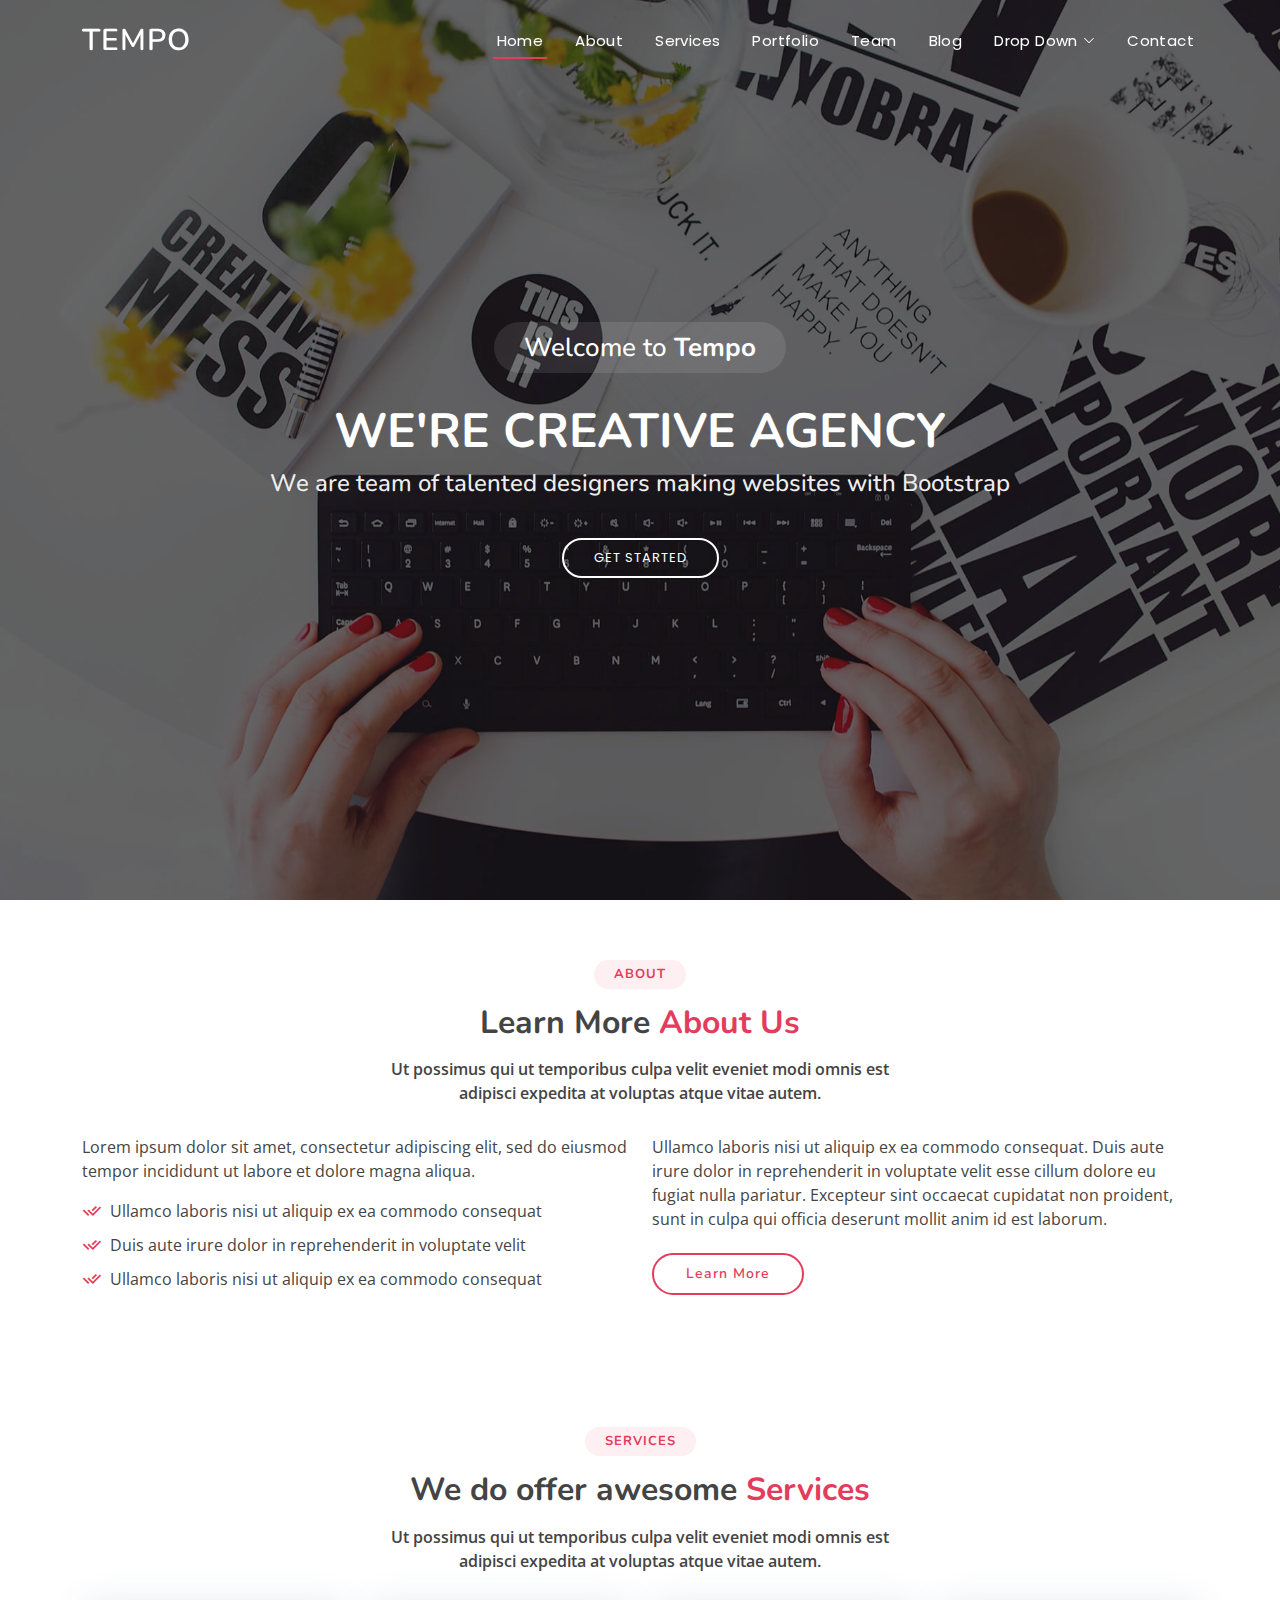
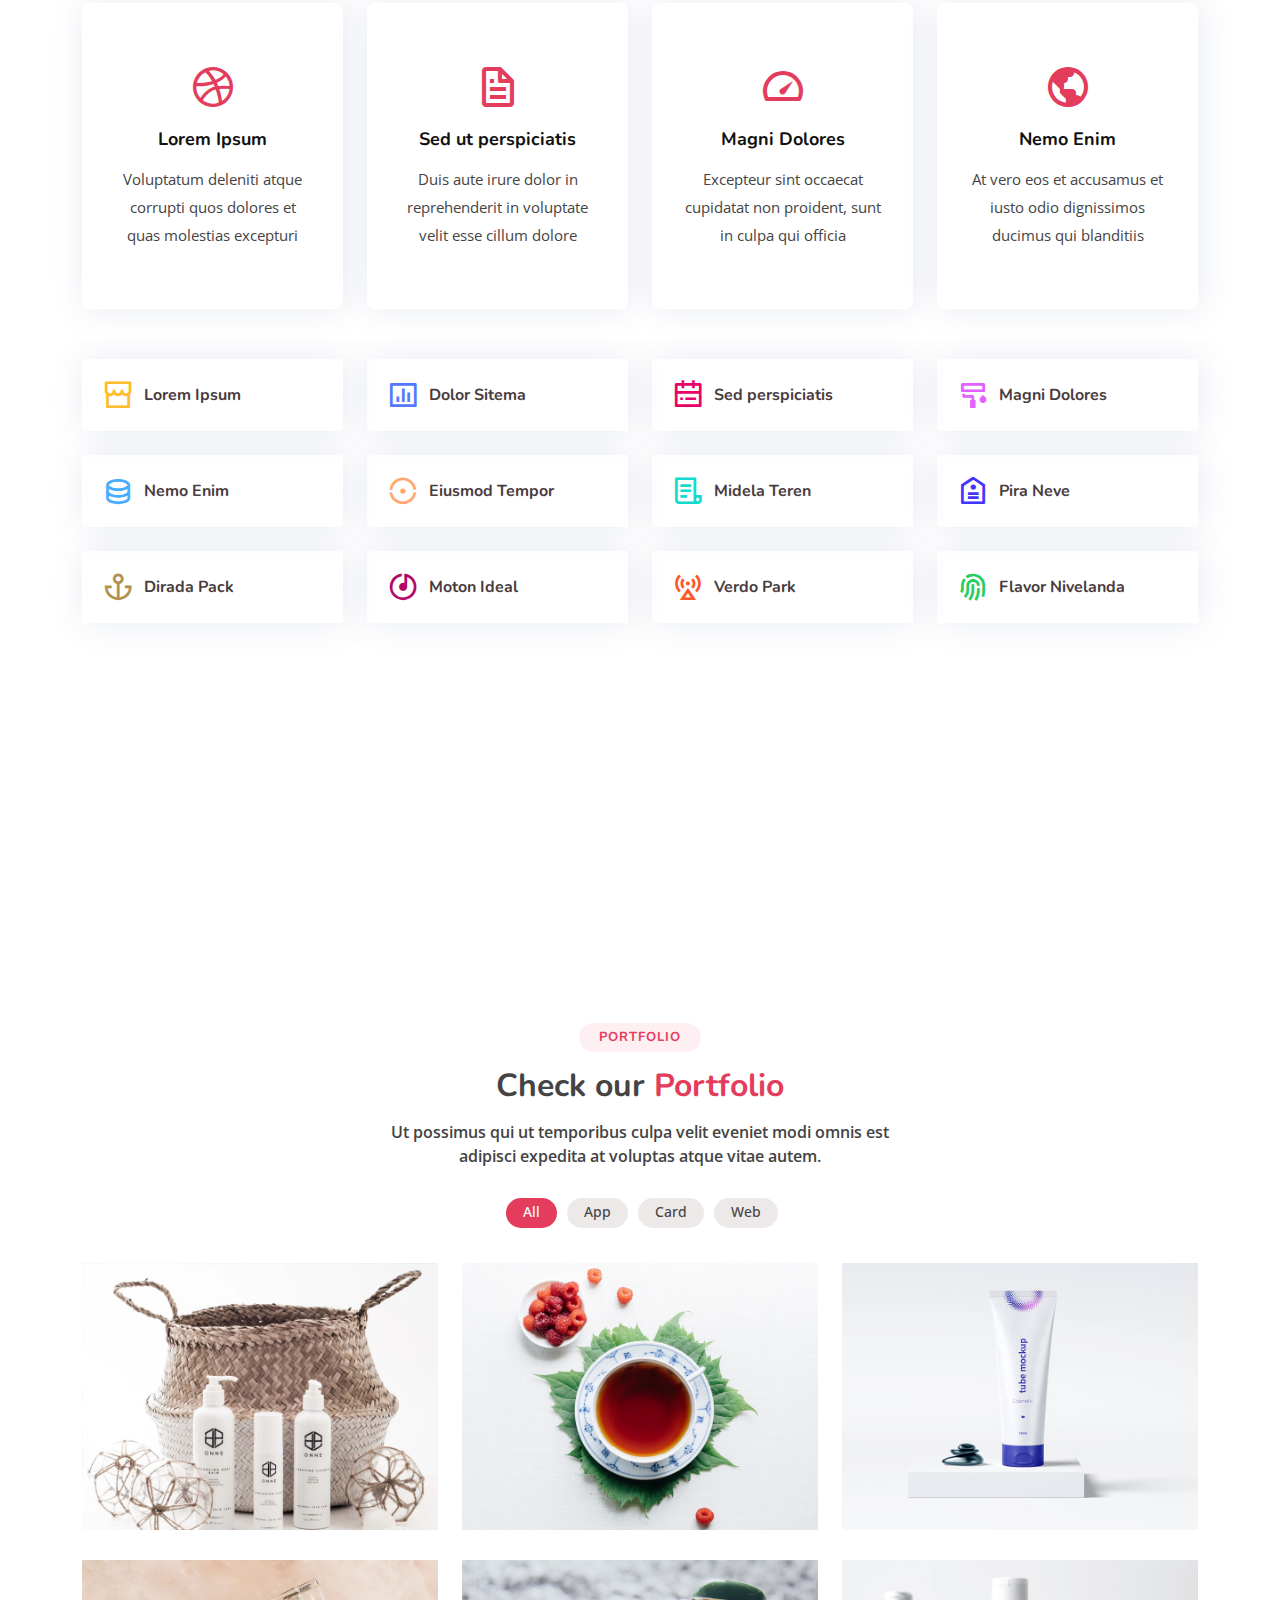
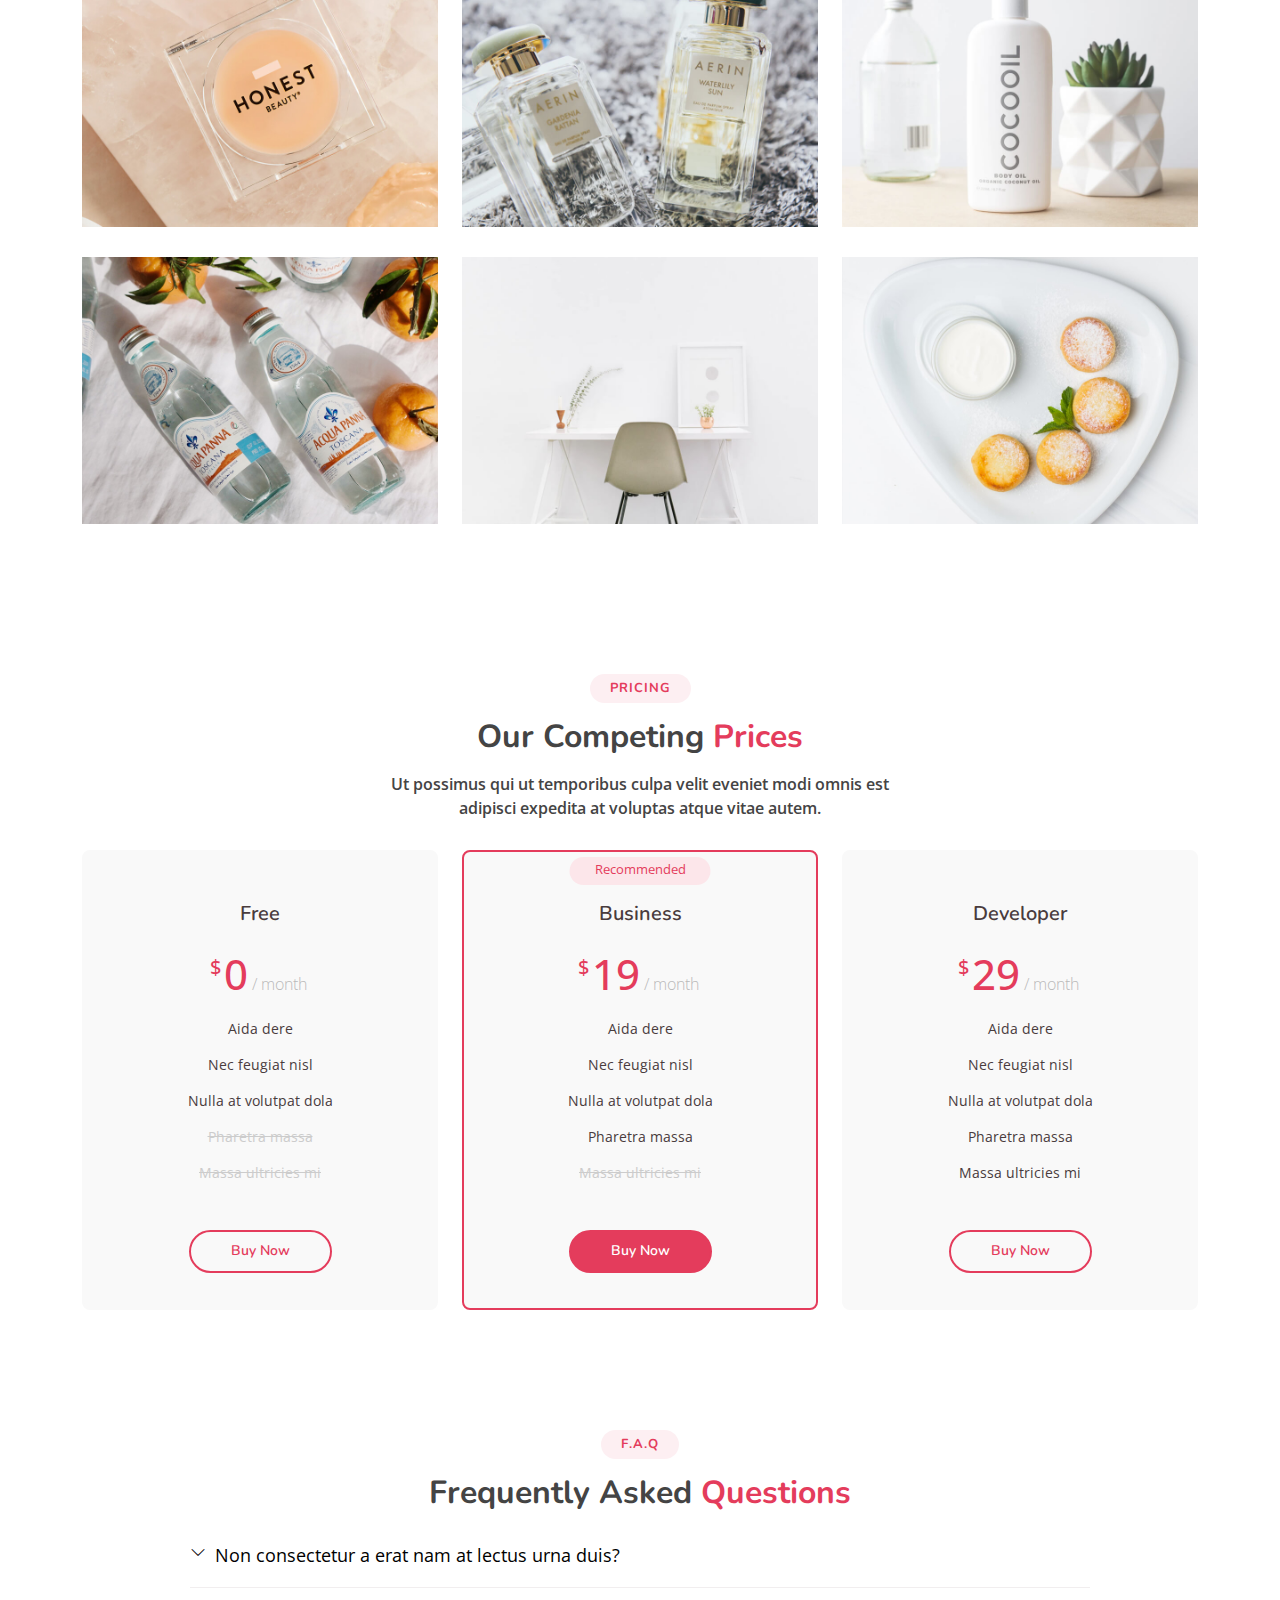
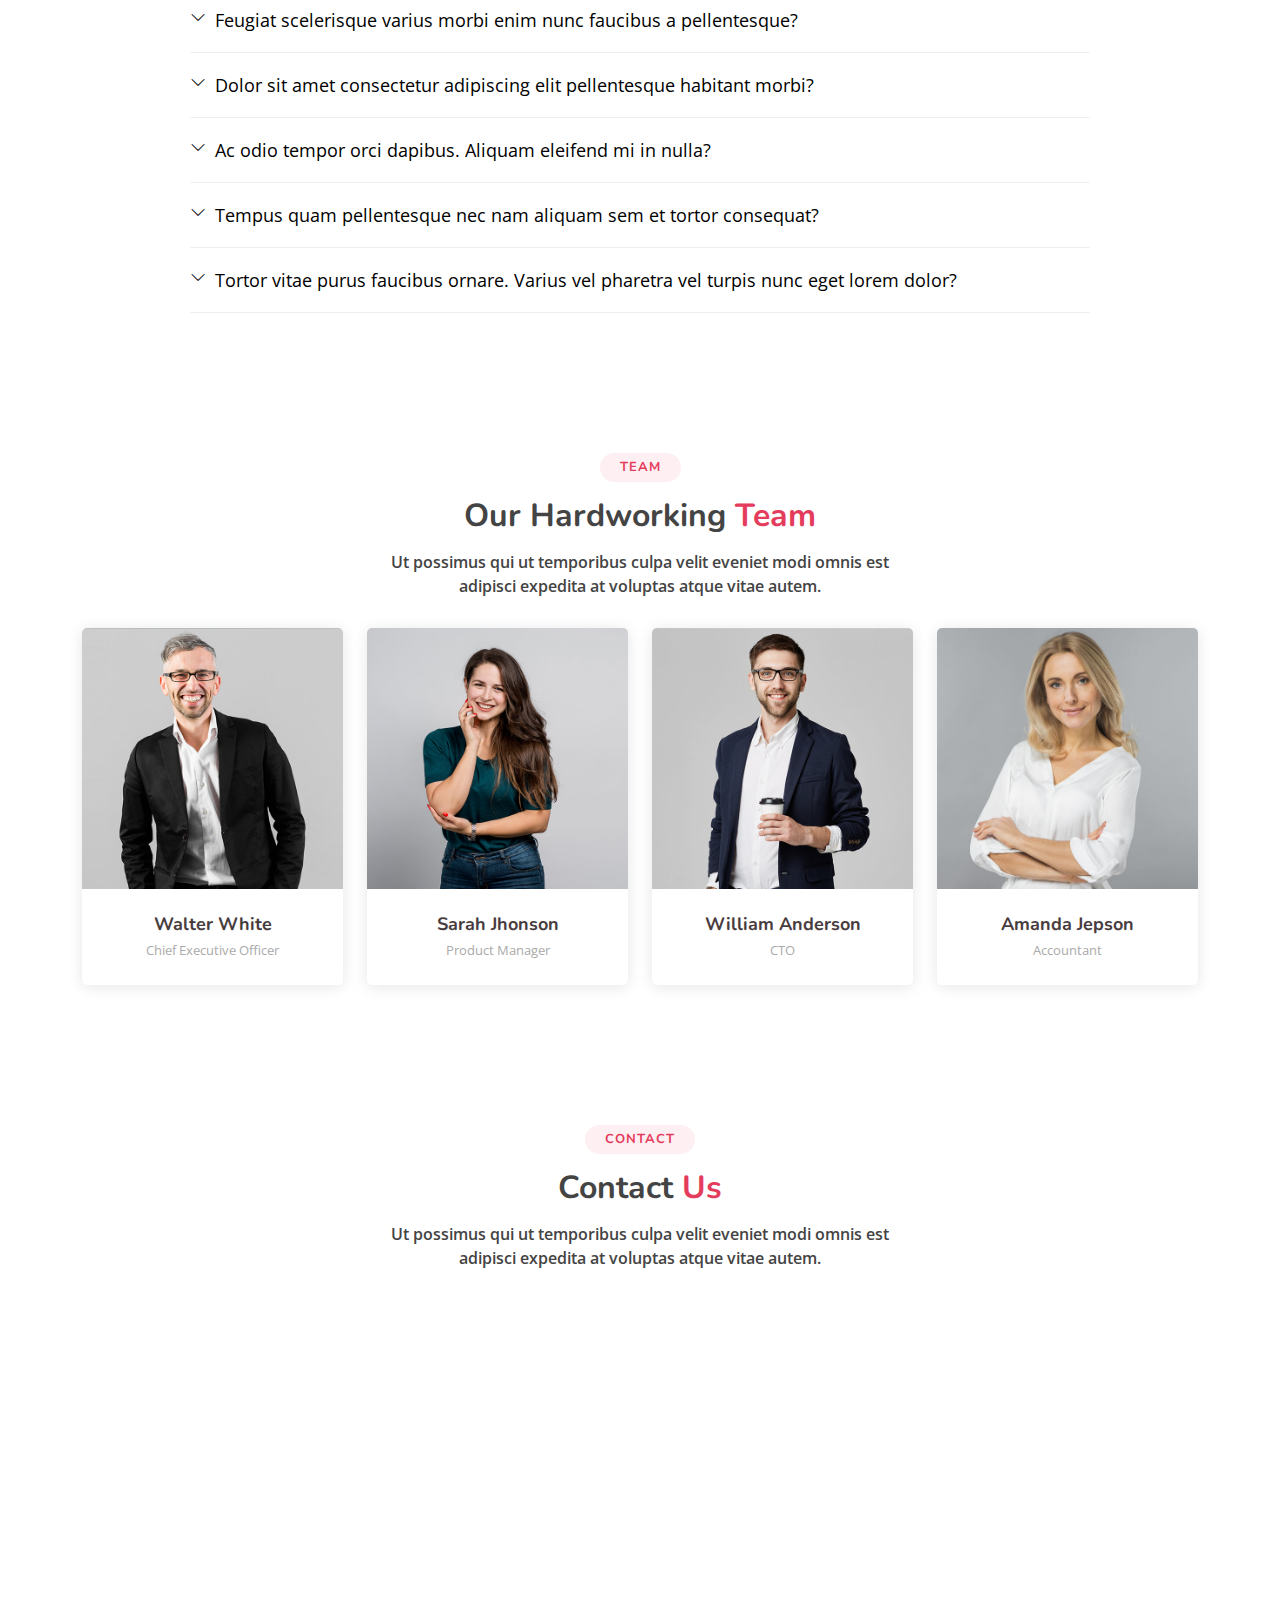
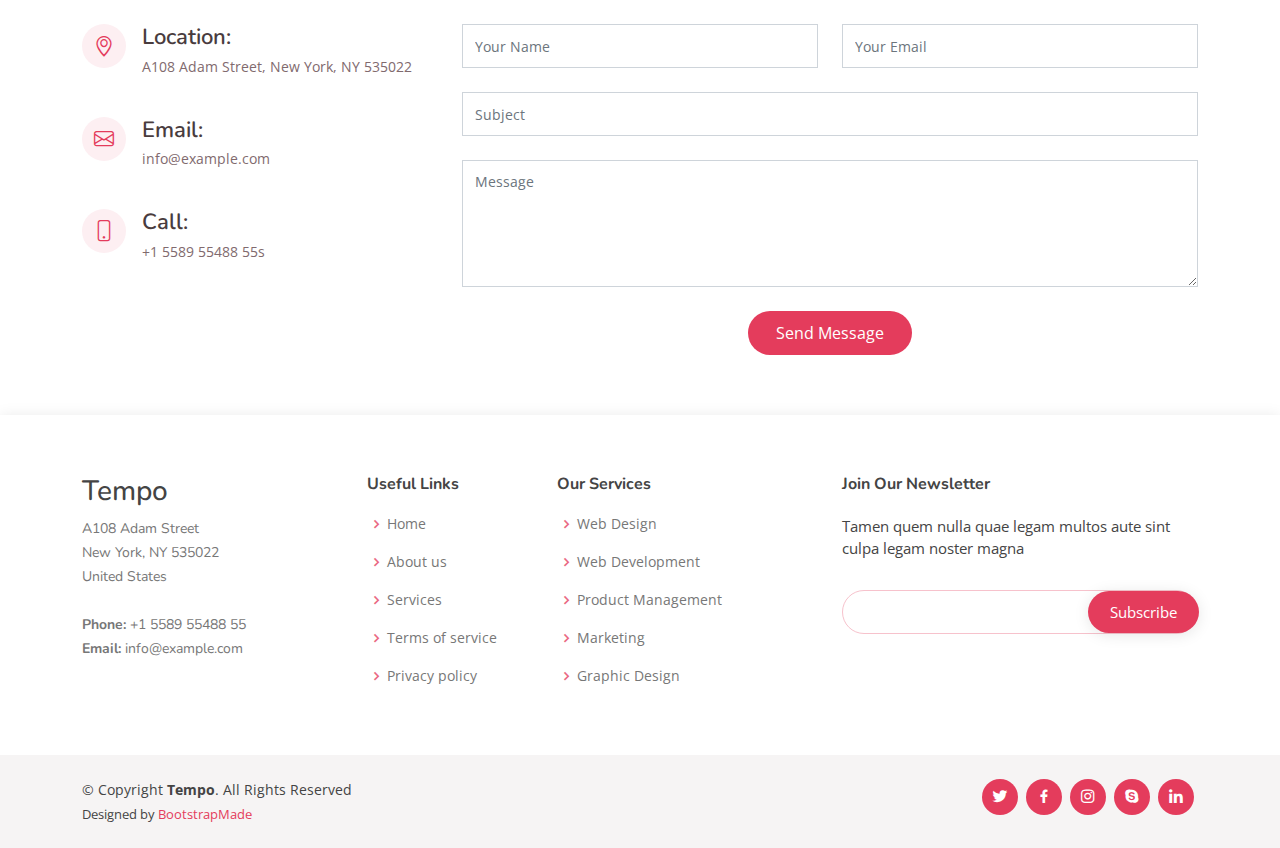
==== index.html @ d8b32dde "basic HTML" ====
<!DOCTYPE html>
<html lang="en">

<head>
  <meta charset="utf-8">
  <meta content="width=device-width, initial-scale=1.0" name="viewport">

  <title>Tempo Bootstrap Template - Index</title>
  <meta content="" name="description">
  <meta content="" name="keywords">

  <!-- Favicons -->
  <link href="assets/img/favicon.png" rel="icon">
  <link href="assets/img/apple-touch-icon.png" rel="apple-touch-icon">

  <!-- Google Fonts -->
  <link href="https://fonts.googleapis.com/css?family=Open+Sans:300,300i,400,400i,600,600i,700,700i|Nunito:300,300i,400,400i,600,600i,700,700i|Poppins:300,300i,400,400i,500,500i,600,600i,700,700i" rel="stylesheet">

  <!-- Vendor CSS Files -->
  <link href="assets/vendor/bootstrap/css/bootstrap.min.css" rel="stylesheet">
  <link href="assets/vendor/bootstrap-icons/bootstrap-icons.css" rel="stylesheet">
  <link href="assets/vendor/boxicons/css/boxicons.min.css" rel="stylesheet">
  <link href="assets/vendor/glightbox/css/glightbox.min.css" rel="stylesheet">
  <link href="assets/vendor/remixicon/remixicon.css" rel="stylesheet">
  <link href="assets/vendor/swiper/swiper-bundle.min.css" rel="stylesheet">

  <!-- Template Main CSS File -->
  <link href="assets/css/style.css" rel="stylesheet">

  <!-- =======================================================
  * Template Name: Tempo - v4.1.0
  * Template URL: https://bootstrapmade.com/tempo-free-onepage-bootstrap-theme/
  * Author: BootstrapMade.com
  * License: https://bootstrapmade.com/license/
  ======================================================== -->
</head>

<body>

  <!-- ======= Header ======= -->
  <header id="header" class="fixed-top ">
    <div class="container d-flex align-items-center justify-content-between">

      <h1 class="logo"><a href="index.html">Tempo</a></h1>
      <!-- Uncomment below if you prefer to use an image logo -->
      <!-- <a href="index.html" class="logo"><img src="assets/img/logo.png" alt="" class="img-fluid"></a>-->

      <nav id="navbar" class="navbar">
        <ul>
          <li><a class="nav-link scrollto active" href="#hero">Home</a></li>
          <li><a class="nav-link scrollto" href="#about">About</a></li>
          <li><a class="nav-link scrollto" href="#services">Services</a></li>
          <li><a class="nav-link scrollto " href="#portfolio">Portfolio</a></li>
          <li><a class="nav-link scrollto" href="#team">Team</a></li>
          <li><a href="blog.html">Blog</a></li>
          <li class="dropdown"><a href="#"><span>Drop Down</span> <i class="bi bi-chevron-down"></i></a>
            <ul>
              <li><a href="#">Drop Down 1</a></li>
              <li class="dropdown"><a href="#"><span>Deep Drop Down</span> <i class="bi bi-chevron-right"></i></a>
                <ul>
                  <li><a href="#">Deep Drop Down 1</a></li>
                  <li><a href="#">Deep Drop Down 2</a></li>
                  <li><a href="#">Deep Drop Down 3</a></li>
                  <li><a href="#">Deep Drop Down 4</a></li>
                  <li><a href="#">Deep Drop Down 5</a></li>
                </ul>
              </li>
              <li><a href="#">Drop Down 2</a></li>
              <li><a href="#">Drop Down 3</a></li>
              <li><a href="#">Drop Down 4</a></li>
            </ul>
          </li>
          <li><a class="nav-link scrollto" href="#contact">Contact</a></li>
        </ul>
        <i class="bi bi-list mobile-nav-toggle"></i>
      </nav><!-- .navbar -->

    </div>
  </header><!-- End Header -->

  <!-- ======= Hero Section ======= -->
  <section id="hero">
    <div class="hero-container">
      <h3>Welcome to <strong>Tempo</strong></h3>
      <h1>We're Creative Agency</h1>
      <h2>We are team of talented designers making websites with Bootstrap</h2>
      <a href="#about" class="btn-get-started scrollto">Get Started</a>
    </div>
  </section><!-- End Hero -->

  <main id="main">

    <!-- ======= About Section ======= -->
    <section id="about" class="about">
      <div class="container">

        <div class="section-title">
          <h2>About</h2>
          <h3>Learn More <span>About Us</span></h3>
          <p>Ut possimus qui ut temporibus culpa velit eveniet modi omnis est adipisci expedita at voluptas atque vitae autem.</p>
        </div>

        <div class="row content">
          <div class="col-lg-6">
            <p>
              Lorem ipsum dolor sit amet, consectetur adipiscing elit, sed do eiusmod tempor incididunt ut labore et dolore
              magna aliqua.
            </p>
            <ul>
              <li><i class="ri-check-double-line"></i> Ullamco laboris nisi ut aliquip ex ea commodo consequat</li>
              <li><i class="ri-check-double-line"></i> Duis aute irure dolor in reprehenderit in voluptate velit</li>
              <li><i class="ri-check-double-line"></i> Ullamco laboris nisi ut aliquip ex ea commodo consequat</li>
            </ul>
          </div>
          <div class="col-lg-6 pt-4 pt-lg-0">
            <p>
              Ullamco laboris nisi ut aliquip ex ea commodo consequat. Duis aute irure dolor in reprehenderit in voluptate
              velit esse cillum dolore eu fugiat nulla pariatur. Excepteur sint occaecat cupidatat non proident, sunt in
              culpa qui officia deserunt mollit anim id est laborum.
            </p>
            <a href="#" class="btn-learn-more">Learn More</a>
          </div>
        </div>

      </div>
    </section><!-- End About Section -->

    <!-- ======= Services Section ======= -->
    <section id="services" class="services">
      <div class="container">

        <div class="section-title">
          <h2>Services</h2>
          <h3>We do offer awesome <span>Services</span></h3>
          <p>Ut possimus qui ut temporibus culpa velit eveniet modi omnis est adipisci expedita at voluptas atque vitae autem.</p>
        </div>

        <div class="row">
          <div class="col-md-6 col-lg-3 d-flex align-items-stretch mb-5 mb-lg-0">
            <div class="icon-box">
              <div class="icon"><i class="bx bxl-dribbble"></i></div>
              <h4 class="title"><a href="">Lorem Ipsum</a></h4>
              <p class="description">Voluptatum deleniti atque corrupti quos dolores et quas molestias excepturi</p>
            </div>
          </div>

          <div class="col-md-6 col-lg-3 d-flex align-items-stretch mb-5 mb-lg-0">
            <div class="icon-box">
              <div class="icon"><i class="bx bx-file"></i></div>
              <h4 class="title"><a href="">Sed ut perspiciatis</a></h4>
              <p class="description">Duis aute irure dolor in reprehenderit in voluptate velit esse cillum dolore</p>
            </div>
          </div>

          <div class="col-md-6 col-lg-3 d-flex align-items-stretch mb-5 mb-lg-0">
            <div class="icon-box">
              <div class="icon"><i class="bx bx-tachometer"></i></div>
              <h4 class="title"><a href="">Magni Dolores</a></h4>
              <p class="description">Excepteur sint occaecat cupidatat non proident, sunt in culpa qui officia</p>
            </div>
          </div>

          <div class="col-md-6 col-lg-3 d-flex align-items-stretch mb-5 mb-lg-0">
            <div class="icon-box">
              <div class="icon"><i class="bx bx-world"></i></div>
              <h4 class="title"><a href="">Nemo Enim</a></h4>
              <p class="description">At vero eos et accusamus et iusto odio dignissimos ducimus qui blanditiis</p>
            </div>
          </div>

        </div>

      </div>
    </section><!-- End Services Section -->

    <!-- ======= Features Section ======= -->
    <section id="features" class="features">
      <div class="container">

        <div class="row">
          <div class="col-lg-3 col-md-4 col-6 col-6">
            <div class="icon-box">
              <i class="ri-store-line" style="color: #ffbb2c;"></i>
              <h3><a href="">Lorem Ipsum</a></h3>
            </div>
          </div>
          <div class="col-lg-3 col-md-4 col-6">
            <div class="icon-box">
              <i class="ri-bar-chart-box-line" style="color: #5578ff;"></i>
              <h3><a href="">Dolor Sitema</a></h3>
            </div>
          </div>
          <div class="col-lg-3 col-md-4 col-6 mt-4 mt-md-0">
            <div class="icon-box">
              <i class="ri-calendar-todo-line" style="color: #e80368;"></i>
              <h3><a href="">Sed perspiciatis</a></h3>
            </div>
          </div>
          <div class="col-lg-3 col-md-4 col-6 mt-4 mt-lg-0">
            <div class="icon-box">
              <i class="ri-paint-brush-line" style="color: #e361ff;"></i>
              <h3><a href="">Magni Dolores</a></h3>
            </div>
          </div>
          <div class="col-lg-3 col-md-4 col-6 mt-4">
            <div class="icon-box">
              <i class="ri-database-2-line" style="color: #47aeff;"></i>
              <h3><a href="">Nemo Enim</a></h3>
            </div>
          </div>
          <div class="col-lg-3 col-md-4 col-6 mt-4">
            <div class="icon-box">
              <i class="ri-gradienter-line" style="color: #ffa76e;"></i>
              <h3><a href="">Eiusmod Tempor</a></h3>
            </div>
          </div>
          <div class="col-lg-3 col-md-4 col-6 mt-4">
            <div class="icon-box">
              <i class="ri-file-list-3-line" style="color: #11dbcf;"></i>
              <h3><a href="">Midela Teren</a></h3>
            </div>
          </div>
          <div class="col-lg-3 col-md-4 col-6 mt-4">
            <div class="icon-box">
              <i class="ri-price-tag-2-line" style="color: #4233ff;"></i>
              <h3><a href="">Pira Neve</a></h3>
            </div>
          </div>
          <div class="col-lg-3 col-md-4 col-6 mt-4">
            <div class="icon-box">
              <i class="ri-anchor-line" style="color: #b2904f;"></i>
              <h3><a href="">Dirada Pack</a></h3>
            </div>
          </div>
          <div class="col-lg-3 col-md-4 col-6 mt-4">
            <div class="icon-box">
              <i class="ri-disc-line" style="color: #b20969;"></i>
              <h3><a href="">Moton Ideal</a></h3>
            </div>
          </div>
          <div class="col-lg-3 col-md-4 col-6 mt-4">
            <div class="icon-box">
              <i class="ri-base-station-line" style="color: #ff5828;"></i>
              <h3><a href="">Verdo Park</a></h3>
            </div>
          </div>
          <div class="col-lg-3 col-md-4 col-6 mt-4">
            <div class="icon-box">
              <i class="ri-fingerprint-line" style="color: #29cc61;"></i>
              <h3><a href="">Flavor Nivelanda</a></h3>
            </div>
          </div>
        </div>

      </div>
    </section><!-- End Features Section -->

    <!-- ======= Cta Section ======= -->
    <section id="cta" class="cta">
      <div class="container">

        <div class="text-center">
          <h3>Call To Action</h3>
          <p> Duis aute irure dolor in reprehenderit in voluptate velit esse cillum dolore eu fugiat nulla pariatur. Excepteur sint occaecat cupidatat non proident, sunt in culpa qui officia deserunt mollit anim id est laborum.</p>
          <a class="cta-btn" href="#">Call To Action</a>
        </div>

      </div>
    </section><!-- End Cta Section -->

    <!-- ======= Portfolio Section ======= -->
    <section id="portfolio" class="portfolio">
      <div class="container">

        <div class="section-title">
          <h2>Portfolio</h2>
          <h3>Check our <span>Portfolio</span></h3>
          <p>Ut possimus qui ut temporibus culpa velit eveniet modi omnis est adipisci expedita at voluptas atque vitae autem.</p>
        </div>

        <div class="row">
          <div class="col-lg-12 d-flex justify-content-center">
            <ul id="portfolio-flters">
              <li data-filter="*" class="filter-active">All</li>
              <li data-filter=".filter-app">App</li>
              <li data-filter=".filter-card">Card</li>
              <li data-filter=".filter-web">Web</li>
            </ul>
          </div>
        </div>

        <div class="row portfolio-container">

          <div class="col-lg-4 col-md-6 portfolio-item filter-app">
            <img src="assets/img/portfolio/portfolio-1.jpg" class="img-fluid" alt="">
            <div class="portfolio-info">
              <h4>App 1</h4>
              <p>App</p>
              <a href="assets/img/portfolio/portfolio-1.jpg" data-gallery="portfolioGallery" class="portfolio-lightbox preview-link" title="App 1"><i class="bx bx-plus"></i></a>
              <a href="portfolio-details.html" class="details-link" title="More Details"><i class="bx bx-link"></i></a>
            </div>
          </div>

          <div class="col-lg-4 col-md-6 portfolio-item filter-web">
            <img src="assets/img/portfolio/portfolio-2.jpg" class="img-fluid" alt="">
            <div class="portfolio-info">
              <h4>Web 3</h4>
              <p>Web</p>
              <a href="assets/img/portfolio/portfolio-2.jpg" data-gallery="portfolioGallery" class="portfolio-lightbox preview-link" title="Web 3"><i class="bx bx-plus"></i></a>
              <a href="portfolio-details.html" class="details-link" title="More Details"><i class="bx bx-link"></i></a>
            </div>
          </div>

          <div class="col-lg-4 col-md-6 portfolio-item filter-app">
            <img src="assets/img/portfolio/portfolio-3.jpg" class="img-fluid" alt="">
            <div class="portfolio-info">
              <h4>App 2</h4>
              <p>App</p>
              <a href="assets/img/portfolio/portfolio-3.jpg" data-gallery="portfolioGallery" class="portfolio-lightbox preview-link" title="App 2"><i class="bx bx-plus"></i></a>
              <a href="portfolio-details.html" class="details-link" title="More Details"><i class="bx bx-link"></i></a>
            </div>
          </div>

          <div class="col-lg-4 col-md-6 portfolio-item filter-card">
            <img src="assets/img/portfolio/portfolio-4.jpg" class="img-fluid" alt="">
            <div class="portfolio-info">
              <h4>Card 2</h4>
              <p>Card</p>
              <a href="assets/img/portfolio/portfolio-4.jpg" data-gallery="portfolioGallery" class="portfolio-lightbox preview-link" title="Card 2"><i class="bx bx-plus"></i></a>
              <a href="portfolio-details.html" class="details-link" title="More Details"><i class="bx bx-link"></i></a>
            </div>
          </div>

          <div class="col-lg-4 col-md-6 portfolio-item filter-web">
            <img src="assets/img/portfolio/portfolio-5.jpg" class="img-fluid" alt="">
            <div class="portfolio-info">
              <h4>Web 2</h4>
              <p>Web</p>
              <a href="assets/img/portfolio/portfolio-5.jpg" data-gallery="portfolioGallery" class="portfolio-lightbox preview-link" title="Web 2"><i class="bx bx-plus"></i></a>
              <a href="portfolio-details.html" class="details-link" title="More Details"><i class="bx bx-link"></i></a>
            </div>
          </div>

          <div class="col-lg-4 col-md-6 portfolio-item filter-app">
            <img src="assets/img/portfolio/portfolio-6.jpg" class="img-fluid" alt="">
            <div class="portfolio-info">
              <h4>App 3</h4>
              <p>App</p>
              <a href="assets/img/portfolio/portfolio-6.jpg" data-gallery="portfolioGallery" class="portfolio-lightbox preview-link" title="App 3"><i class="bx bx-plus"></i></a>
              <a href="portfolio-details.html" class="details-link" title="More Details"><i class="bx bx-link"></i></a>
            </div>
          </div>

          <div class="col-lg-4 col-md-6 portfolio-item filter-card">
            <img src="assets/img/portfolio/portfolio-7.jpg" class="img-fluid" alt="">
            <div class="portfolio-info">
              <h4>Card 1</h4>
              <p>Card</p>
              <a href="assets/img/portfolio/portfolio-7.jpg" data-gallery="portfolioGallery" class="portfolio-lightbox preview-link" title="Card 1"><i class="bx bx-plus"></i></a>
              <a href="portfolio-details.html" class="details-link" title="More Details"><i class="bx bx-link"></i></a>
            </div>
          </div>

          <div class="col-lg-4 col-md-6 portfolio-item filter-card">
            <img src="assets/img/portfolio/portfolio-8.jpg" class="img-fluid" alt="">
            <div class="portfolio-info">
              <h4>Card 3</h4>
              <p>Card</p>
              <a href="assets/img/portfolio/portfolio-8.jpg" data-gallery="portfolioGallery" class="portfolio-lightbox preview-link" title="Card 3"><i class="bx bx-plus"></i></a>
              <a href="portfolio-details.html" class="details-link" title="More Details"><i class="bx bx-link"></i></a>
            </div>
          </div>

          <div class="col-lg-4 col-md-6 portfolio-item filter-web">
            <img src="assets/img/portfolio/portfolio-9.jpg" class="img-fluid" alt="">
            <div class="portfolio-info">
              <h4>Web 3</h4>
              <p>Web</p>
              <a href="assets/img/portfolio/portfolio-9.jpg" data-gallery="portfolioGallery" class="portfolio-lightbox preview-link" title="Web 3"><i class="bx bx-plus"></i></a>
              <a href="portfolio-details.html" class="details-link" title="More Details"><i class="bx bx-link"></i></a>
            </div>
          </div>

        </div>

      </div>
    </section><!-- End Portfolio Section -->

    <!-- ======= Pricing Section ======= -->
    <section id="pricing" class="pricing">
      <div class="container">

        <div class="section-title">
          <h2>Pricing</h2>
          <h3>Our Competing <span>Prices</span></h3>
          <p>Ut possimus qui ut temporibus culpa velit eveniet modi omnis est adipisci expedita at voluptas atque vitae autem.</p>
        </div>

        <div class="row">

          <div class="col-lg-4 col-md-6">
            <div class="box">
              <h3>Free</h3>
              <h4><sup>$</sup>0<span> / month</span></h4>
              <ul>
                <li>Aida dere</li>
                <li>Nec feugiat nisl</li>
                <li>Nulla at volutpat dola</li>
                <li class="na">Pharetra massa</li>
                <li class="na">Massa ultricies mi</li>
              </ul>
              <div class="btn-wrap">
                <a href="#" class="btn-buy">Buy Now</a>
              </div>
            </div>
          </div>

          <div class="col-lg-4 col-md-6 mt-4 mt-md-0">
            <div class="box recommended">
              <span class="recommended-badge">Recommended</span>
              <h3>Business</h3>
              <h4><sup>$</sup>19<span> / month</span></h4>
              <ul>
                <li>Aida dere</li>
                <li>Nec feugiat nisl</li>
                <li>Nulla at volutpat dola</li>
                <li>Pharetra massa</li>
                <li class="na">Massa ultricies mi</li>
              </ul>
              <div class="btn-wrap">
                <a href="#" class="btn-buy">Buy Now</a>
              </div>
            </div>
          </div>

          <div class="col-lg-4 col-md-6 mt-4 mt-lg-0">
            <div class="box">
              <h3>Developer</h3>
              <h4><sup>$</sup>29<span> / month</span></h4>
              <ul>
                <li>Aida dere</li>
                <li>Nec feugiat nisl</li>
                <li>Nulla at volutpat dola</li>
                <li>Pharetra massa</li>
                <li>Massa ultricies mi</li>
              </ul>
              <div class="btn-wrap">
                <a href="#" class="btn-buy">Buy Now</a>
              </div>
            </div>
          </div>

        </div>

      </div>
    </section><!-- End Pricing Section -->

    <!-- ======= F.A.Q Section ======= -->
    <section id="faq" class="faq">
      <div class="container">

        <div class="section-title">
          <h2>F.A.Q</h2>
          <h3>Frequently Asked <span>Questions</span></h3>
        </div>

        <ul class="faq-list">

          <li>
            <div data-bs-toggle="collapse" class="collapsed question" href="#faq1">Non consectetur a erat nam at lectus urna duis? <i class="bi bi-chevron-down icon-show"></i><i class="bi bi-chevron-up icon-close"></i></div>
            <div id="faq1" class="collapse" data-bs-parent=".faq-list">
              <p>
                Feugiat pretium nibh ipsum consequat. Tempus iaculis urna id volutpat lacus laoreet non curabitur gravida. Venenatis lectus magna fringilla urna porttitor rhoncus dolor purus non.
              </p>
            </div>
          </li>

          <li>
            <div data-bs-toggle="collapse" href="#faq2" class="collapsed question">Feugiat scelerisque varius morbi enim nunc faucibus a pellentesque? <i class="bi bi-chevron-down icon-show"></i><i class="bi bi-chevron-up icon-close"></i></div>
            <div id="faq2" class="collapse" data-bs-parent=".faq-list">
              <p>
                Dolor sit amet consectetur adipiscing elit pellentesque habitant morbi. Id interdum velit laoreet id donec ultrices. Fringilla phasellus faucibus scelerisque eleifend donec pretium. Est pellentesque elit ullamcorper dignissim. Mauris ultrices eros in cursus turpis massa tincidunt dui.
              </p>
            </div>
          </li>

          <li>
            <div data-bs-toggle="collapse" href="#faq3" class="collapsed question">Dolor sit amet consectetur adipiscing elit pellentesque habitant morbi? <i class="bi bi-chevron-down icon-show"></i><i class="bi bi-chevron-up icon-close"></i></div>
            <div id="faq3" class="collapse" data-bs-parent=".faq-list">
              <p>
                Eleifend mi in nulla posuere sollicitudin aliquam ultrices sagittis orci. Faucibus pulvinar elementum integer enim. Sem nulla pharetra diam sit amet nisl suscipit. Rutrum tellus pellentesque eu tincidunt. Lectus urna duis convallis convallis tellus. Urna molestie at elementum eu facilisis sed odio morbi quis
              </p>
            </div>
          </li>

          <li>
            <div data-bs-toggle="collapse" href="#faq4" class="collapsed question">Ac odio tempor orci dapibus. Aliquam eleifend mi in nulla? <i class="bi bi-chevron-down icon-show"></i><i class="bi bi-chevron-up icon-close"></i></div>
            <div id="faq4" class="collapse" data-bs-parent=".faq-list">
              <p>
                Dolor sit amet consectetur adipiscing elit pellentesque habitant morbi. Id interdum velit laoreet id donec ultrices. Fringilla phasellus faucibus scelerisque eleifend donec pretium. Est pellentesque elit ullamcorper dignissim. Mauris ultrices eros in cursus turpis massa tincidunt dui.
              </p>
            </div>
          </li>

          <li>
            <div data-bs-toggle="collapse" href="#faq5" class="collapsed question">Tempus quam pellentesque nec nam aliquam sem et tortor consequat? <i class="bi bi-chevron-down icon-show"></i><i class="bi bi-chevron-up icon-close"></i></div>
            <div id="faq5" class="collapse" data-bs-parent=".faq-list">
              <p>
                Molestie a iaculis at erat pellentesque adipiscing commodo. Dignissim suspendisse in est ante in. Nunc vel risus commodo viverra maecenas accumsan. Sit amet nisl suscipit adipiscing bibendum est. Purus gravida quis blandit turpis cursus in
              </p>
            </div>
          </li>

          <li>
            <div data-bs-toggle="collapse" href="#faq6" class="collapsed question">Tortor vitae purus faucibus ornare. Varius vel pharetra vel turpis nunc eget lorem dolor? <i class="bi bi-chevron-down icon-show"></i><i class="bi bi-chevron-up icon-close"></i></div>
            <div id="faq6" class="collapse" data-bs-parent=".faq-list">
              <p>
                Laoreet sit amet cursus sit amet dictum sit amet justo. Mauris vitae ultricies leo integer malesuada nunc vel. Tincidunt eget nullam non nisi est sit amet. Turpis nunc eget lorem dolor sed. Ut venenatis tellus in metus vulputate eu scelerisque. Pellentesque diam volutpat commodo sed egestas egestas fringilla phasellus faucibus. Nibh tellus molestie nunc non blandit massa enim nec.
              </p>
            </div>
          </li>

        </ul>

      </div>
    </section><!-- End F.A.Q Section -->

    <!-- ======= Team Section ======= -->
    <section id="team" class="team">
      <div class="container">

        <div class="section-title">
          <h2>Team</h2>
          <h3>Our Hardworking <span>Team</span></h3>
          <p>Ut possimus qui ut temporibus culpa velit eveniet modi omnis est adipisci expedita at voluptas atque vitae autem.</p>
        </div>

        <div class="row">

          <div class="col-lg-3 col-md-6 d-flex align-items-stretch">
            <div class="member">
              <div class="member-img">
                <img src="assets/img/team/team-1.jpg" class="img-fluid" alt="">
                <div class="social">
                  <a href=""><i class="bi bi-twitter"></i></a>
                  <a href=""><i class="bi bi-facebook"></i></a>
                  <a href=""><i class="bi bi-instagram"></i></a>
                  <a href=""><i class="bi bi-linkedin"></i></a>
                </div>
              </div>
              <div class="member-info">
                <h4>Walter White</h4>
                <span>Chief Executive Officer</span>
              </div>
            </div>
          </div>

          <div class="col-lg-3 col-md-6 d-flex align-items-stretch">
            <div class="member">
              <div class="member-img">
                <img src="assets/img/team/team-2.jpg" class="img-fluid" alt="">
                <div class="social">
                  <a href=""><i class="bi bi-twitter"></i></a>
                  <a href=""><i class="bi bi-facebook"></i></a>
                  <a href=""><i class="bi bi-instagram"></i></a>
                  <a href=""><i class="bi bi-linkedin"></i></a>
                </div>
              </div>
              <div class="member-info">
                <h4>Sarah Jhonson</h4>
                <span>Product Manager</span>
              </div>
            </div>
          </div>

          <div class="col-lg-3 col-md-6 d-flex align-items-stretch">
            <div class="member">
              <div class="member-img">
                <img src="assets/img/team/team-3.jpg" class="img-fluid" alt="">
                <div class="social">
                  <a href=""><i class="bi bi-twitter"></i></a>
                  <a href=""><i class="bi bi-facebook"></i></a>
                  <a href=""><i class="bi bi-instagram"></i></a>
                  <a href=""><i class="bi bi-linkedin"></i></a>
                </div>
              </div>
              <div class="member-info">
                <h4>William Anderson</h4>
                <span>CTO</span>
              </div>
            </div>
          </div>

          <div class="col-lg-3 col-md-6 d-flex align-items-stretch">
            <div class="member">
              <div class="member-img">
                <img src="assets/img/team/team-4.jpg" class="img-fluid" alt="">
                <div class="social">
                  <a href=""><i class="bi bi-twitter"></i></a>
                  <a href=""><i class="bi bi-facebook"></i></a>
                  <a href=""><i class="bi bi-instagram"></i></a>
                  <a href=""><i class="bi bi-linkedin"></i></a>
                </div>
              </div>
              <div class="member-info">
                <h4>Amanda Jepson</h4>
                <span>Accountant</span>
              </div>
            </div>
          </div>

        </div>

      </div>
    </section><!-- End Team Section -->

    <!-- ======= Contact Section ======= -->
    <section id="contact" class="contact">
      <div class="container">

        <div class="section-title">
          <h2>Contact</h2>
          <h3>Contact <span>Us</span></h3>
          <p>Ut possimus qui ut temporibus culpa velit eveniet modi omnis est adipisci expedita at voluptas atque vitae autem.</p>
        </div>

        <div>
          <iframe style="border:0; width: 100%; height: 270px;" src="https://www.google.com/maps/embed?pb=!1m14!1m8!1m3!1d12097.433213460943!2d-74.0062269!3d40.7101282!3m2!1i1024!2i768!4f13.1!3m3!1m2!1s0x0%3A0xb89d1fe6bc499443!2sDowntown+Conference+Center!5e0!3m2!1smk!2sbg!4v1539943755621" frameborder="0" allowfullscreen></iframe>
        </div>

        <div class="row mt-5">

          <div class="col-lg-4">
            <div class="info">
              <div class="address">
                <i class="bi bi-geo-alt"></i>
                <h4>Location:</h4>
                <p>A108 Adam Street, New York, NY 535022</p>
              </div>

              <div class="email">
                <i class="bi bi-envelope"></i>
                <h4>Email:</h4>
                <p>info@example.com</p>
              </div>

              <div class="phone">
                <i class="bi bi-phone"></i>
                <h4>Call:</h4>
                <p>+1 5589 55488 55s</p>
              </div>

            </div>

          </div>

          <div class="col-lg-8 mt-5 mt-lg-0">

            <form action="forms/contact.php" method="post" role="form" class="php-email-form">
              <div class="row">
                <div class="col-md-6 form-group">
                  <input type="text" name="name" class="form-control" id="name" placeholder="Your Name" required>
                </div>
                <div class="col-md-6 form-group mt-3 mt-md-0">
                  <input type="email" class="form-control" name="email" id="email" placeholder="Your Email" required>
                </div>
              </div>
              <div class="form-group mt-3">
                <input type="text" class="form-control" name="subject" id="subject" placeholder="Subject" required>
              </div>
              <div class="form-group mt-3">
                <textarea class="form-control" name="message" rows="5" placeholder="Message" required></textarea>
              </div>
              <div class="my-3">
                <div class="loading">Loading</div>
                <div class="error-message"></div>
                <div class="sent-message">Your message has been sent. Thank you!</div>
              </div>
              <div class="text-center"><button type="submit">Send Message</button></div>
            </form>

          </div>

        </div>

      </div>
    </section><!-- End Contact Section -->

  </main><!-- End #main -->

  <!-- ======= Footer ======= -->
  <footer id="footer">

    <div class="footer-top">
      <div class="container">
        <div class="row">

          <div class="col-lg-3 col-md-6 footer-contact">
            <h3>Tempo</h3>
            <p>
              A108 Adam Street <br>
              New York, NY 535022<br>
              United States <br><br>
              <strong>Phone:</strong> +1 5589 55488 55<br>
              <strong>Email:</strong> info@example.com<br>
            </p>
          </div>

          <div class="col-lg-2 col-md-6 footer-links">
            <h4>Useful Links</h4>
            <ul>
              <li><i class="bx bx-chevron-right"></i> <a href="#">Home</a></li>
              <li><i class="bx bx-chevron-right"></i> <a href="#">About us</a></li>
              <li><i class="bx bx-chevron-right"></i> <a href="#">Services</a></li>
              <li><i class="bx bx-chevron-right"></i> <a href="#">Terms of service</a></li>
              <li><i class="bx bx-chevron-right"></i> <a href="#">Privacy policy</a></li>
            </ul>
          </div>

          <div class="col-lg-3 col-md-6 footer-links">
            <h4>Our Services</h4>
            <ul>
              <li><i class="bx bx-chevron-right"></i> <a href="#">Web Design</a></li>
              <li><i class="bx bx-chevron-right"></i> <a href="#">Web Development</a></li>
              <li><i class="bx bx-chevron-right"></i> <a href="#">Product Management</a></li>
              <li><i class="bx bx-chevron-right"></i> <a href="#">Marketing</a></li>
              <li><i class="bx bx-chevron-right"></i> <a href="#">Graphic Design</a></li>
            </ul>
          </div>

          <div class="col-lg-4 col-md-6 footer-newsletter">
            <h4>Join Our Newsletter</h4>
            <p>Tamen quem nulla quae legam multos aute sint culpa legam noster magna</p>
            <form action="" method="post">
              <input type="email" name="email"><input type="submit" value="Subscribe">
            </form>
          </div>

        </div>
      </div>
    </div>

    <div class="container d-md-flex py-4">

      <div class="me-md-auto text-center text-md-start">
        <div class="copyright">
          &copy; Copyright <strong><span>Tempo</span></strong>. All Rights Reserved
        </div>
        <div class="credits">
          <!-- All the links in the footer should remain intact. -->
          <!-- You can delete the links only if you purchased the pro version. -->
          <!-- Licensing information: https://bootstrapmade.com/license/ -->
          <!-- Purchase the pro version with working PHP/AJAX contact form: https://bootstrapmade.com/tempo-free-onepage-bootstrap-theme/ -->
          Designed by <a href="https://bootstrapmade.com/">BootstrapMade</a>
        </div>
      </div>
      <div class="social-links text-center text-md-right pt-3 pt-md-0">
        <a href="#" class="twitter"><i class="bx bxl-twitter"></i></a>
        <a href="#" class="facebook"><i class="bx bxl-facebook"></i></a>
        <a href="#" class="instagram"><i class="bx bxl-instagram"></i></a>
        <a href="#" class="google-plus"><i class="bx bxl-skype"></i></a>
        <a href="#" class="linkedin"><i class="bx bxl-linkedin"></i></a>
      </div>
    </div>
  </footer><!-- End Footer -->

  <a href="#" class="back-to-top d-flex align-items-center justify-content-center"><i class="bi bi-arrow-up-short"></i></a>

  <!-- Vendor JS Files -->
  <script src="assets/vendor/bootstrap/js/bootstrap.bundle.min.js"></script>
  <script src="assets/vendor/glightbox/js/glightbox.min.js"></script>
  <script src="assets/vendor/isotope-layout/isotope.pkgd.min.js"></script>
  <script src="assets/vendor/php-email-form/validate.js"></script>
  <script src="assets/vendor/swiper/swiper-bundle.min.js"></script>

  <!-- Template Main JS File -->
  <script src="assets/js/main.js"></script>

</body>

</html>
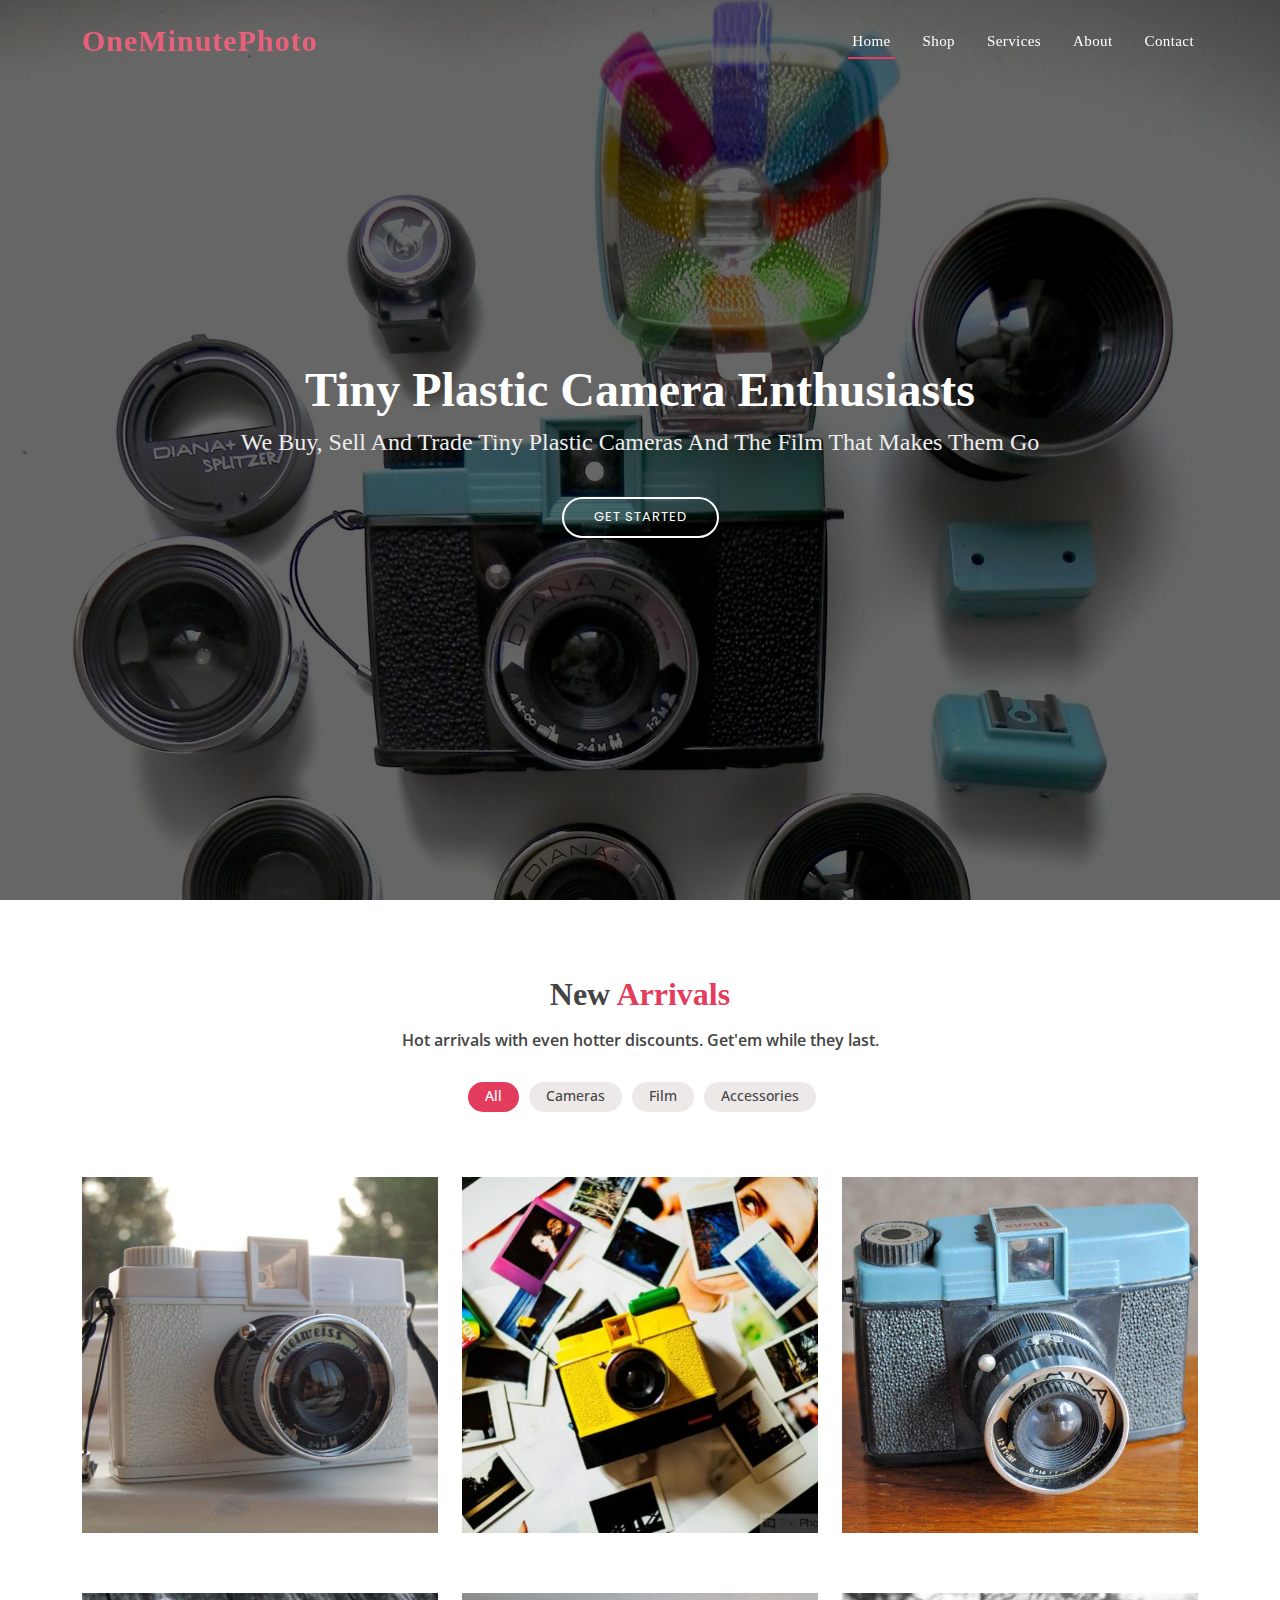
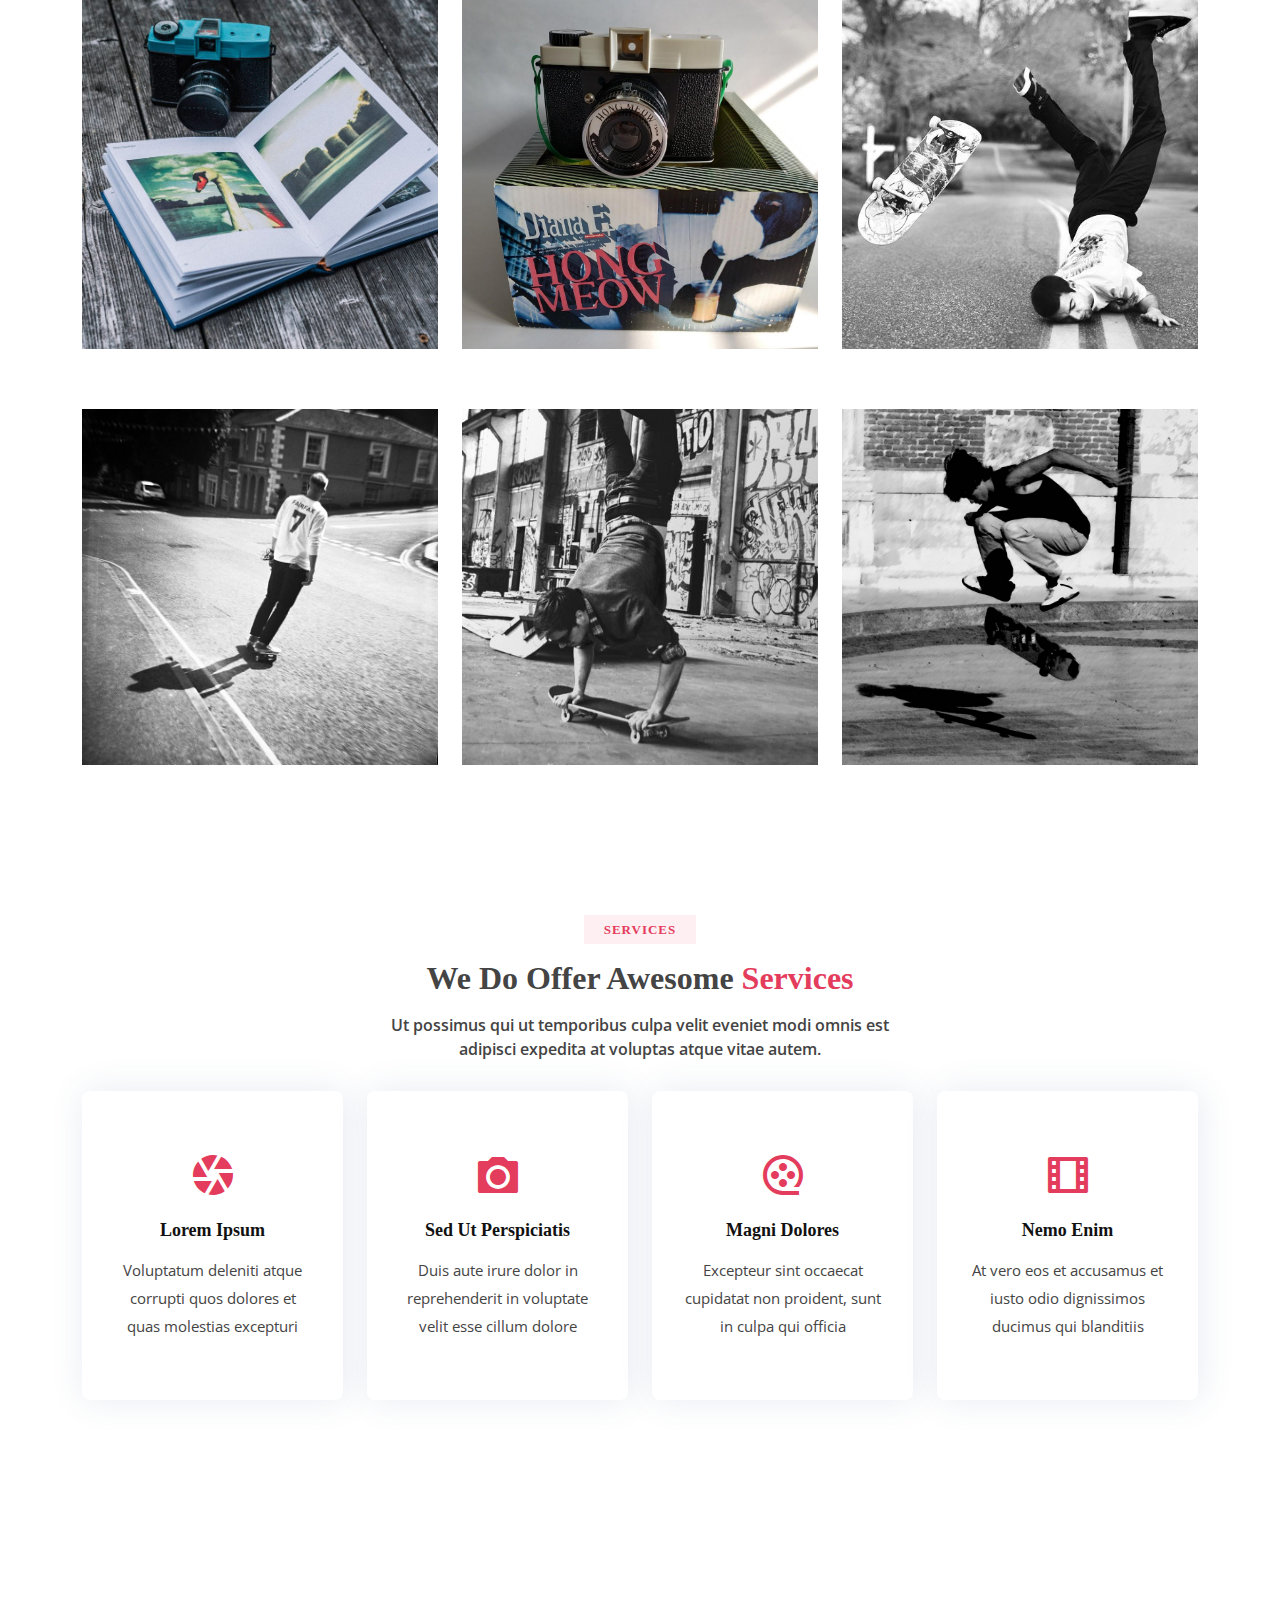
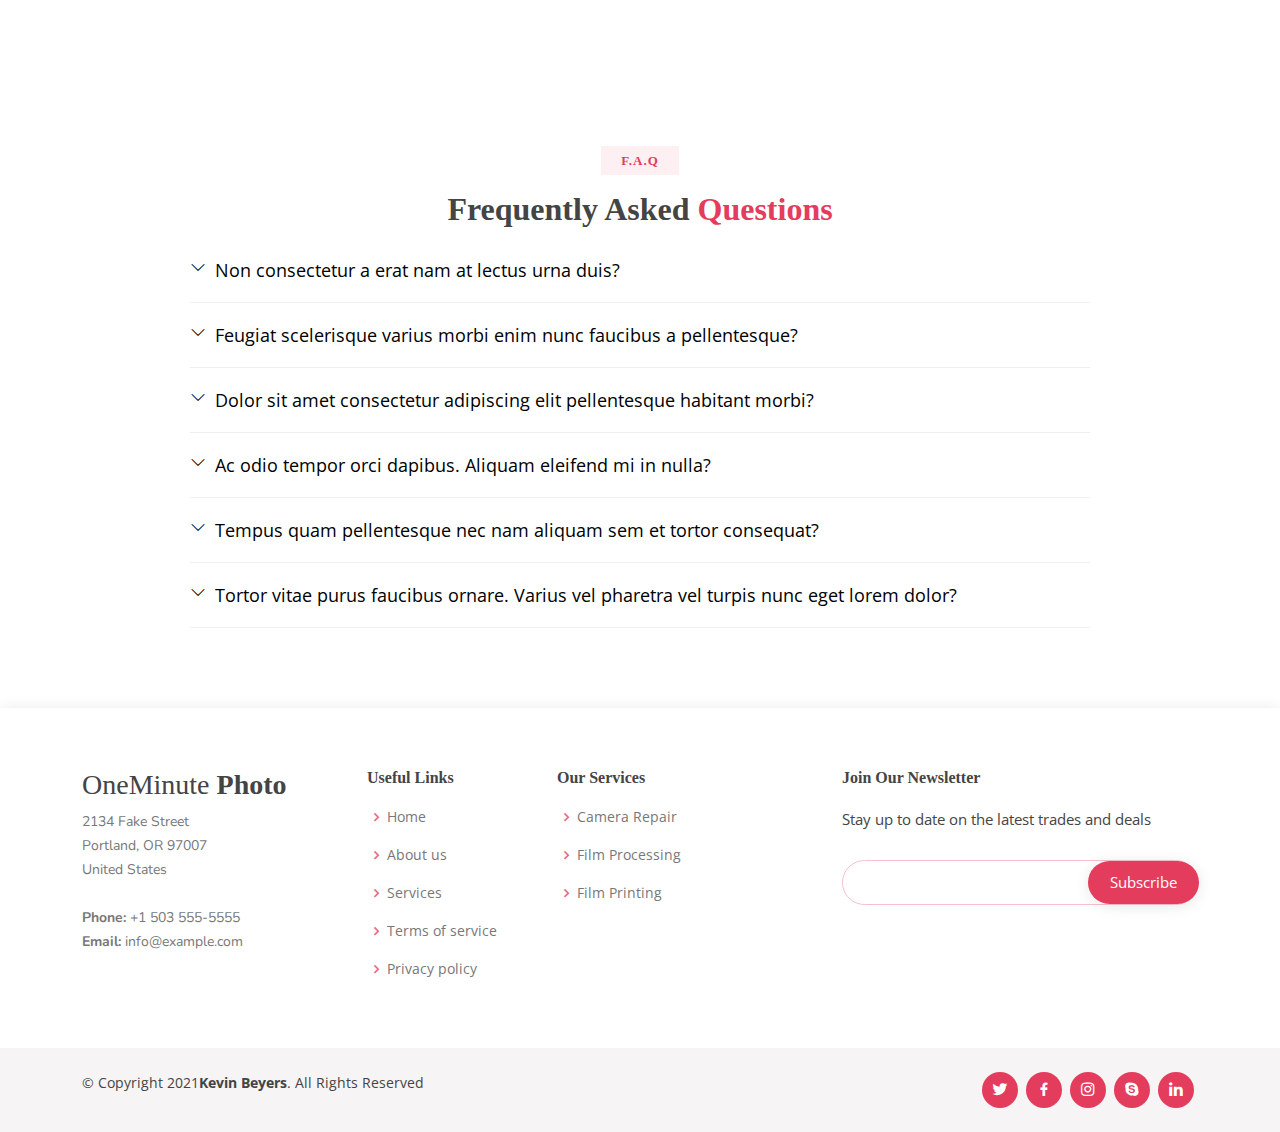
==== commit 446130da: "3 pages added" ====
--- a/index.html
+++ b/index.html
@@ -5,7 +5,7 @@
   <meta charset="utf-8">
   <meta content="width=device-width, initial-scale=1.0" name="viewport">
 
-  <title>Tempo Bootstrap Template - Index</title>
+  <title>One Minute Photo</title>
   <meta content="" name="description">
   <meta content="" name="keywords">
 
@@ -40,37 +40,17 @@
   <!-- ======= Header ======= -->
   <header id="header" class="fixed-top ">
     <div class="container d-flex align-items-center justify-content-between">
-
-      <h1 class="logo"><a href="index.html">Tempo</a></h1>
+      <h1 class="logo"><a href="index.html"style="font-family:Bree Thin">OneMinute</a><a href="index.html"style="font-family:Bree">Photo</a></h1>
       <!-- Uncomment below if you prefer to use an image logo -->
       <!-- <a href="index.html" class="logo"><img src="assets/img/logo.png" alt="" class="img-fluid"></a>-->
 
       <nav id="navbar" class="navbar">
         <ul>
           <li><a class="nav-link scrollto active" href="#hero">Home</a></li>
-          <li><a class="nav-link scrollto" href="#about">About</a></li>
+          <li><a class="nav-link scrollto" href="#about">Shop</a></li>
           <li><a class="nav-link scrollto" href="#services">Services</a></li>
-          <li><a class="nav-link scrollto " href="#portfolio">Portfolio</a></li>
-          <li><a class="nav-link scrollto" href="#team">Team</a></li>
-          <li><a href="blog.html">Blog</a></li>
-          <li class="dropdown"><a href="#"><span>Drop Down</span> <i class="bi bi-chevron-down"></i></a>
-            <ul>
-              <li><a href="#">Drop Down 1</a></li>
-              <li class="dropdown"><a href="#"><span>Deep Drop Down</span> <i class="bi bi-chevron-right"></i></a>
-                <ul>
-                  <li><a href="#">Deep Drop Down 1</a></li>
-                  <li><a href="#">Deep Drop Down 2</a></li>
-                  <li><a href="#">Deep Drop Down 3</a></li>
-                  <li><a href="#">Deep Drop Down 4</a></li>
-                  <li><a href="#">Deep Drop Down 5</a></li>
-                </ul>
-              </li>
-              <li><a href="#">Drop Down 2</a></li>
-              <li><a href="#">Drop Down 3</a></li>
-              <li><a href="#">Drop Down 4</a></li>
-            </ul>
-          </li>
-          <li><a class="nav-link scrollto" href="#contact">Contact</a></li>
+          <li><a href="about.html">About</a></li>
+          <li><a href="contact.html">Contact</a></li>
         </ul>
         <i class="bi bi-list mobile-nav-toggle"></i>
       </nav><!-- .navbar -->
@@ -81,50 +61,136 @@
   <!-- ======= Hero Section ======= -->
   <section id="hero">
     <div class="hero-container">
-      <h3>Welcome to <strong>Tempo</strong></h3>
-      <h1>We're Creative Agency</h1>
-      <h2>We are team of talented designers making websites with Bootstrap</h2>
+      <!--<h3>Welcome to OneMinute<strong>Photo</strong></h3>-->
+      <h1>Tiny Plastic Camera Enthusiasts</h1>
+      <h2>We buy, sell and trade tiny plastic cameras and the film that makes them go</h2>
       <a href="#about" class="btn-get-started scrollto">Get Started</a>
     </div>
   </section><!-- End Hero -->
 
   <main id="main">
 
-    <!-- ======= About Section ======= -->
-    <section id="about" class="about">
-      <div class="container">
-
-        <div class="section-title">
-          <h2>About</h2>
-          <h3>Learn More <span>About Us</span></h3>
-          <p>Ut possimus qui ut temporibus culpa velit eveniet modi omnis est adipisci expedita at voluptas atque vitae autem.</p>
-        </div>
-
-        <div class="row content">
-          <div class="col-lg-6">
-            <p>
-              Lorem ipsum dolor sit amet, consectetur adipiscing elit, sed do eiusmod tempor incididunt ut labore et dolore
-              magna aliqua.
-            </p>
-            <ul>
-              <li><i class="ri-check-double-line"></i> Ullamco laboris nisi ut aliquip ex ea commodo consequat</li>
-              <li><i class="ri-check-double-line"></i> Duis aute irure dolor in reprehenderit in voluptate velit</li>
-              <li><i class="ri-check-double-line"></i> Ullamco laboris nisi ut aliquip ex ea commodo consequat</li>
-            </ul>
-          </div>
-          <div class="col-lg-6 pt-4 pt-lg-0">
-            <p>
-              Ullamco laboris nisi ut aliquip ex ea commodo consequat. Duis aute irure dolor in reprehenderit in voluptate
-              velit esse cillum dolore eu fugiat nulla pariatur. Excepteur sint occaecat cupidatat non proident, sunt in
-              culpa qui officia deserunt mollit anim id est laborum.
-            </p>
-            <a href="#" class="btn-learn-more">Learn More</a>
-          </div>
-        </div>
-
-      </div>
-    </section><!-- End About Section -->
-
+<!-- ======= Portfolio Section ======= -->
+<section id="portfolio" class="portfolio">
+  <div class="container">
+
+    <div class="section-title">
+      <h3>New <span>Arrivals</span></h3>
+      <p>Hot arrivals with even hotter discounts. Get'em while they last.</p>
+    </div>
+
+    <div class="row">
+      <div class="col-lg-12 d-flex justify-content-center">
+        <ul id="portfolio-flters">
+          <li data-filter="*" class="filter-active">All</li>
+          <li data-filter=".filter-app">Cameras</li>
+          <li data-filter=".filter-card">Film</li>
+          <li data-filter=".filter-web">Accessories</li>
+        </ul>
+      </div>
+    </div>
+
+    <div class="row portfolio-container">
+
+      <div class="col-lg-4 col-md-6 portfolio-item filter-app">
+        <img src="assets/img/portfolio/diana3.jpg" class="img-fluid" alt="">
+        <div class="portfolio-info">
+          <h4>Vintage Diana Camera 1966</h4>
+          <p>was $135 <strong>  NOW $110</strong></p>
+          <a href="assets/img/portfolio/diana3.jpg" data-gallery="portfolioGallery" class="portfolio-lightbox preview-link" title="App 1"><i class="bx bx-plus"></i></a>
+          <a href="portfolio-details.html" class="details-link" title="More Details"><i class="bx bx-link"></i></a>
+        </div>
+      </div>
+
+      <div class="col-lg-4 col-md-6 portfolio-item filter-web">
+        <img src="assets/img/portfolio/diana2.png" class="img-fluid" alt="">
+        <div class="portfolio-info">
+          <h4>Diana Insta-Film</h4>
+          <p>was $50 <strong>  NOW $40</strong></p>
+          <a href="assets/img/portfolio/diana2.png" data-gallery="portfolioGallery" class="portfolio-lightbox preview-link" title="Web 3"><i class="bx bx-plus"></i></a>
+          <a href="portfolio-details.html" class="details-link" title="More Details"><i class="bx bx-link"></i></a>
+        </div>
+      </div>
+
+      <div class="col-lg-4 col-md-6 portfolio-item filter-app">
+        <img src="assets/img/portfolio/diana4.jpg" class="img-fluid" alt="">
+        <div class="portfolio-info">
+          <h4>Vintage Diana Camera 1966</h4>
+          <p>was $135 <strong>  NOW $110</strong></p>
+          <a href="assets/img/portfolio/diana4.jpg" data-gallery="portfolioGallery" class="portfolio-lightbox preview-link" title="App 2"><i class="bx bx-plus"></i></a>
+          <a href="portfolio-details.html" class="details-link" title="More Details"><i class="bx bx-link"></i></a>
+        </div>
+      </div>
+
+      <div class="col-lg-4 col-md-6 portfolio-item filter-card">
+        <img src="assets/img/portfolio/diana5.jpg" class="img-fluid" alt="">
+        <div class="portfolio-info">
+          <h4>Vintage Diana Camera 1966</h4>
+          <p>was $135 <strong>  NOW $110</strong></p>
+          <a href="assets/img/portfolio/diana5.jpg" data-gallery="portfolioGallery" class="portfolio-lightbox preview-link" title="Card 2"><i class="bx bx-plus"></i></a>
+          <a href="portfolio-details.html" class="details-link" title="More Details"><i class="bx bx-link"></i></a>
+        </div>
+      </div>
+
+      <div class="col-lg-4 col-md-6 portfolio-item filter-web">
+        <img src="assets/img/portfolio/diana6.jpg" class="img-fluid" alt="">
+        <div class="portfolio-info">
+          <h4>Vintage Diana Camera 1966</h4>
+          <p>was $135 <strong>  NOW $110</strong></p>
+          <a href="assets/img/portfolio/diana6.jpg" data-gallery="portfolioGallery" class="portfolio-lightbox preview-link" title="Web 2"><i class="bx bx-plus"></i></a>
+          <a href="portfolio-details.html" class="details-link" title="More Details"><i class="bx bx-link"></i></a>
+        </div>
+      </div>
+
+      <div class="col-lg-4 col-md-6 portfolio-item filter-app">
+        <img src="assets/img/portfolio/dianagallery1.jpg" class="img-fluid" alt="">
+        <div class="portfolio-info">
+          <h4>Vintage Diana Camera 1966</h4>
+          <p>was $135 <strong>  NOW $110</strong></p>
+          <a href="assets/img/portfolio/dianagallery1.jpg" data-gallery="portfolioGallery" class="portfolio-lightbox preview-link" title="App 3"><i class="bx bx-plus"></i></a>
+          <a href="portfolio-details.html" class="details-link" title="More Details"><i class="bx bx-link"></i></a>
+        </div>
+      </div>
+
+      <div class="col-lg-4 col-md-6 portfolio-item filter-card">
+        <img src="assets/img/portfolio/dianagallery2.jpg" class="img-fluid" alt="">
+        <div class="portfolio-info">
+          <h4>Vintage Diana Camera 1966</h4>
+          <p>was $135 <strong>  NOW $110</strong></p>
+          <a href="assets/img/portfolio/dianagallery2.jpg" data-gallery="portfolioGallery" class="portfolio-lightbox preview-link" title="Card 1"><i class="bx bx-plus"></i></a>
+          <a href="portfolio-details.html" class="details-link" title="More Details"><i class="bx bx-link"></i></a>
+        </div>
+      </div>
+
+      <div class="col-lg-4 col-md-6 portfolio-item filter-card">
+        <img src="assets/img/portfolio/dianagallery3.jpg" class="img-fluid" alt="">
+        <div class="portfolio-info">
+          <h4>Vintage Diana Camera 1966</h4>
+          <p>was $135 <strong>  NOW $110</strong></p>
+          <a href="assets/img/portfolio/dianagallery3.jpg" data-gallery="portfolioGallery" class="portfolio-lightbox preview-link" title="Card 3"><i class="bx bx-plus"></i></a>
+          <a href="portfolio-details.html" class="details-link" title="More Details"><i class="bx bx-link"></i></a>
+        </div>
+      </div>
+
+      <div class="col-lg-4 col-md-6 portfolio-item filter-web">
+        <img src="assets/img/portfolio/dianagallery4.jpg" class="img-fluid" alt="">
+        <div class="portfolio-info">
+          <h4>Vintage Diana Camera 1966</h4>
+          <p>was $135 <strong>  NOW $110</strong></p>
+          <a href="assets/img/portfolio/dianagallery4.jpg" data-gallery="portfolioGallery" class="portfolio-lightbox preview-link" title="Web 3"><i class="bx bx-plus"></i></a>
+          <a href="portfolio-details.html" class="details-link" title="More Details"><i class="bx bx-link"></i></a>
+        </div>
+      </div>
+
+    </div>
+
+  </div>
+</section><!-- End Portfolio Section -->
+
+
+
+
+    
     <!-- ======= Services Section ======= -->
     <section id="services" class="services">
       <div class="container">
@@ -138,7 +204,7 @@
         <div class="row">
           <div class="col-md-6 col-lg-3 d-flex align-items-stretch mb-5 mb-lg-0">
             <div class="icon-box">
-              <div class="icon"><i class="bx bxl-dribbble"></i></div>
+              <div class="icon"><i class="ri-camera-lens-fill"></i></div>
               <h4 class="title"><a href="">Lorem Ipsum</a></h4>
               <p class="description">Voluptatum deleniti atque corrupti quos dolores et quas molestias excepturi</p>
             </div>
@@ -146,7 +212,7 @@
 
           <div class="col-md-6 col-lg-3 d-flex align-items-stretch mb-5 mb-lg-0">
             <div class="icon-box">
-              <div class="icon"><i class="bx bx-file"></i></div>
+              <div class="icon"><i class="ri-camera-fill"></i></div>
               <h4 class="title"><a href="">Sed ut perspiciatis</a></h4>
               <p class="description">Duis aute irure dolor in reprehenderit in voluptate velit esse cillum dolore</p>
             </div>
@@ -154,7 +220,7 @@
 
           <div class="col-md-6 col-lg-3 d-flex align-items-stretch mb-5 mb-lg-0">
             <div class="icon-box">
-              <div class="icon"><i class="bx bx-tachometer"></i></div>
+              <div class="icon"><i class="ri-movie-2-line"></i></div>
               <h4 class="title"><a href="">Magni Dolores</a></h4>
               <p class="description">Excepteur sint occaecat cupidatat non proident, sunt in culpa qui officia</p>
             </div>
@@ -162,7 +228,7 @@
 
           <div class="col-md-6 col-lg-3 d-flex align-items-stretch mb-5 mb-lg-0">
             <div class="icon-box">
-              <div class="icon"><i class="bx bx-world"></i></div>
+              <div class="icon"><i class="ri-film-line"></i></div>
               <h4 class="title"><a href="">Nemo Enim</a></h4>
               <p class="description">At vero eos et accusamus et iusto odio dignissimos ducimus qui blanditiis</p>
             </div>
@@ -173,287 +239,22 @@
       </div>
     </section><!-- End Services Section -->
 
-    <!-- ======= Features Section ======= -->
-    <section id="features" class="features">
-      <div class="container">
-
-        <div class="row">
-          <div class="col-lg-3 col-md-4 col-6 col-6">
-            <div class="icon-box">
-              <i class="ri-store-line" style="color: #ffbb2c;"></i>
-              <h3><a href="">Lorem Ipsum</a></h3>
-            </div>
-          </div>
-          <div class="col-lg-3 col-md-4 col-6">
-            <div class="icon-box">
-              <i class="ri-bar-chart-box-line" style="color: #5578ff;"></i>
-              <h3><a href="">Dolor Sitema</a></h3>
-            </div>
-          </div>
-          <div class="col-lg-3 col-md-4 col-6 mt-4 mt-md-0">
-            <div class="icon-box">
-              <i class="ri-calendar-todo-line" style="color: #e80368;"></i>
-              <h3><a href="">Sed perspiciatis</a></h3>
-            </div>
-          </div>
-          <div class="col-lg-3 col-md-4 col-6 mt-4 mt-lg-0">
-            <div class="icon-box">
-              <i class="ri-paint-brush-line" style="color: #e361ff;"></i>
-              <h3><a href="">Magni Dolores</a></h3>
-            </div>
-          </div>
-          <div class="col-lg-3 col-md-4 col-6 mt-4">
-            <div class="icon-box">
-              <i class="ri-database-2-line" style="color: #47aeff;"></i>
-              <h3><a href="">Nemo Enim</a></h3>
-            </div>
-          </div>
-          <div class="col-lg-3 col-md-4 col-6 mt-4">
-            <div class="icon-box">
-              <i class="ri-gradienter-line" style="color: #ffa76e;"></i>
-              <h3><a href="">Eiusmod Tempor</a></h3>
-            </div>
-          </div>
-          <div class="col-lg-3 col-md-4 col-6 mt-4">
-            <div class="icon-box">
-              <i class="ri-file-list-3-line" style="color: #11dbcf;"></i>
-              <h3><a href="">Midela Teren</a></h3>
-            </div>
-          </div>
-          <div class="col-lg-3 col-md-4 col-6 mt-4">
-            <div class="icon-box">
-              <i class="ri-price-tag-2-line" style="color: #4233ff;"></i>
-              <h3><a href="">Pira Neve</a></h3>
-            </div>
-          </div>
-          <div class="col-lg-3 col-md-4 col-6 mt-4">
-            <div class="icon-box">
-              <i class="ri-anchor-line" style="color: #b2904f;"></i>
-              <h3><a href="">Dirada Pack</a></h3>
-            </div>
-          </div>
-          <div class="col-lg-3 col-md-4 col-6 mt-4">
-            <div class="icon-box">
-              <i class="ri-disc-line" style="color: #b20969;"></i>
-              <h3><a href="">Moton Ideal</a></h3>
-            </div>
-          </div>
-          <div class="col-lg-3 col-md-4 col-6 mt-4">
-            <div class="icon-box">
-              <i class="ri-base-station-line" style="color: #ff5828;"></i>
-              <h3><a href="">Verdo Park</a></h3>
-            </div>
-          </div>
-          <div class="col-lg-3 col-md-4 col-6 mt-4">
-            <div class="icon-box">
-              <i class="ri-fingerprint-line" style="color: #29cc61;"></i>
-              <h3><a href="">Flavor Nivelanda</a></h3>
-            </div>
-          </div>
-        </div>
-
-      </div>
-    </section><!-- End Features Section -->
-
+    
     <!-- ======= Cta Section ======= -->
     <section id="cta" class="cta">
       <div class="container">
 
         <div class="text-center">
-          <h3>Call To Action</h3>
-          <p> Duis aute irure dolor in reprehenderit in voluptate velit esse cillum dolore eu fugiat nulla pariatur. Excepteur sint occaecat cupidatat non proident, sunt in culpa qui officia deserunt mollit anim id est laborum.</p>
-          <a class="cta-btn" href="#">Call To Action</a>
+          <h3>We're the largest trader of vintage and new plastic cameras in the PNW</h3>
+          <p> Join our online community or swing by our store and go down the wonderful rabbit hole that is the Tiny Plastic Camera</p>
+          <a class="cta-btn" href="#">Join Us</a>
         </div>
 
       </div>
     </section><!-- End Cta Section -->
 
-    <!-- ======= Portfolio Section ======= -->
-    <section id="portfolio" class="portfolio">
-      <div class="container">
-
-        <div class="section-title">
-          <h2>Portfolio</h2>
-          <h3>Check our <span>Portfolio</span></h3>
-          <p>Ut possimus qui ut temporibus culpa velit eveniet modi omnis est adipisci expedita at voluptas atque vitae autem.</p>
-        </div>
-
-        <div class="row">
-          <div class="col-lg-12 d-flex justify-content-center">
-            <ul id="portfolio-flters">
-              <li data-filter="*" class="filter-active">All</li>
-              <li data-filter=".filter-app">App</li>
-              <li data-filter=".filter-card">Card</li>
-              <li data-filter=".filter-web">Web</li>
-            </ul>
-          </div>
-        </div>
-
-        <div class="row portfolio-container">
-
-          <div class="col-lg-4 col-md-6 portfolio-item filter-app">
-            <img src="assets/img/portfolio/portfolio-1.jpg" class="img-fluid" alt="">
-            <div class="portfolio-info">
-              <h4>App 1</h4>
-              <p>App</p>
-              <a href="assets/img/portfolio/portfolio-1.jpg" data-gallery="portfolioGallery" class="portfolio-lightbox preview-link" title="App 1"><i class="bx bx-plus"></i></a>
-              <a href="portfolio-details.html" class="details-link" title="More Details"><i class="bx bx-link"></i></a>
-            </div>
-          </div>
-
-          <div class="col-lg-4 col-md-6 portfolio-item filter-web">
-            <img src="assets/img/portfolio/portfolio-2.jpg" class="img-fluid" alt="">
-            <div class="portfolio-info">
-              <h4>Web 3</h4>
-              <p>Web</p>
-              <a href="assets/img/portfolio/portfolio-2.jpg" data-gallery="portfolioGallery" class="portfolio-lightbox preview-link" title="Web 3"><i class="bx bx-plus"></i></a>
-              <a href="portfolio-details.html" class="details-link" title="More Details"><i class="bx bx-link"></i></a>
-            </div>
-          </div>
-
-          <div class="col-lg-4 col-md-6 portfolio-item filter-app">
-            <img src="assets/img/portfolio/portfolio-3.jpg" class="img-fluid" alt="">
-            <div class="portfolio-info">
-              <h4>App 2</h4>
-              <p>App</p>
-              <a href="assets/img/portfolio/portfolio-3.jpg" data-gallery="portfolioGallery" class="portfolio-lightbox preview-link" title="App 2"><i class="bx bx-plus"></i></a>
-              <a href="portfolio-details.html" class="details-link" title="More Details"><i class="bx bx-link"></i></a>
-            </div>
-          </div>
-
-          <div class="col-lg-4 col-md-6 portfolio-item filter-card">
-            <img src="assets/img/portfolio/portfolio-4.jpg" class="img-fluid" alt="">
-            <div class="portfolio-info">
-              <h4>Card 2</h4>
-              <p>Card</p>
-              <a href="assets/img/portfolio/portfolio-4.jpg" data-gallery="portfolioGallery" class="portfolio-lightbox preview-link" title="Card 2"><i class="bx bx-plus"></i></a>
-              <a href="portfolio-details.html" class="details-link" title="More Details"><i class="bx bx-link"></i></a>
-            </div>
-          </div>
-
-          <div class="col-lg-4 col-md-6 portfolio-item filter-web">
-            <img src="assets/img/portfolio/portfolio-5.jpg" class="img-fluid" alt="">
-            <div class="portfolio-info">
-              <h4>Web 2</h4>
-              <p>Web</p>
-              <a href="assets/img/portfolio/portfolio-5.jpg" data-gallery="portfolioGallery" class="portfolio-lightbox preview-link" title="Web 2"><i class="bx bx-plus"></i></a>
-              <a href="portfolio-details.html" class="details-link" title="More Details"><i class="bx bx-link"></i></a>
-            </div>
-          </div>
-
-          <div class="col-lg-4 col-md-6 portfolio-item filter-app">
-            <img src="assets/img/portfolio/portfolio-6.jpg" class="img-fluid" alt="">
-            <div class="portfolio-info">
-              <h4>App 3</h4>
-              <p>App</p>
-              <a href="assets/img/portfolio/portfolio-6.jpg" data-gallery="portfolioGallery" class="portfolio-lightbox preview-link" title="App 3"><i class="bx bx-plus"></i></a>
-              <a href="portfolio-details.html" class="details-link" title="More Details"><i class="bx bx-link"></i></a>
-            </div>
-          </div>
-
-          <div class="col-lg-4 col-md-6 portfolio-item filter-card">
-            <img src="assets/img/portfolio/portfolio-7.jpg" class="img-fluid" alt="">
-            <div class="portfolio-info">
-              <h4>Card 1</h4>
-              <p>Card</p>
-              <a href="assets/img/portfolio/portfolio-7.jpg" data-gallery="portfolioGallery" class="portfolio-lightbox preview-link" title="Card 1"><i class="bx bx-plus"></i></a>
-              <a href="portfolio-details.html" class="details-link" title="More Details"><i class="bx bx-link"></i></a>
-            </div>
-          </div>
-
-          <div class="col-lg-4 col-md-6 portfolio-item filter-card">
-            <img src="assets/img/portfolio/portfolio-8.jpg" class="img-fluid" alt="">
-            <div class="portfolio-info">
-              <h4>Card 3</h4>
-              <p>Card</p>
-              <a href="assets/img/portfolio/portfolio-8.jpg" data-gallery="portfolioGallery" class="portfolio-lightbox preview-link" title="Card 3"><i class="bx bx-plus"></i></a>
-              <a href="portfolio-details.html" class="details-link" title="More Details"><i class="bx bx-link"></i></a>
-            </div>
-          </div>
-
-          <div class="col-lg-4 col-md-6 portfolio-item filter-web">
-            <img src="assets/img/portfolio/portfolio-9.jpg" class="img-fluid" alt="">
-            <div class="portfolio-info">
-              <h4>Web 3</h4>
-              <p>Web</p>
-              <a href="assets/img/portfolio/portfolio-9.jpg" data-gallery="portfolioGallery" class="portfolio-lightbox preview-link" title="Web 3"><i class="bx bx-plus"></i></a>
-              <a href="portfolio-details.html" class="details-link" title="More Details"><i class="bx bx-link"></i></a>
-            </div>
-          </div>
-
-        </div>
-
-      </div>
-    </section><!-- End Portfolio Section -->
-
-    <!-- ======= Pricing Section ======= -->
-    <section id="pricing" class="pricing">
-      <div class="container">
-
-        <div class="section-title">
-          <h2>Pricing</h2>
-          <h3>Our Competing <span>Prices</span></h3>
-          <p>Ut possimus qui ut temporibus culpa velit eveniet modi omnis est adipisci expedita at voluptas atque vitae autem.</p>
-        </div>
-
-        <div class="row">
-
-          <div class="col-lg-4 col-md-6">
-            <div class="box">
-              <h3>Free</h3>
-              <h4><sup>$</sup>0<span> / month</span></h4>
-              <ul>
-                <li>Aida dere</li>
-                <li>Nec feugiat nisl</li>
-                <li>Nulla at volutpat dola</li>
-                <li class="na">Pharetra massa</li>
-                <li class="na">Massa ultricies mi</li>
-              </ul>
-              <div class="btn-wrap">
-                <a href="#" class="btn-buy">Buy Now</a>
-              </div>
-            </div>
-          </div>
-
-          <div class="col-lg-4 col-md-6 mt-4 mt-md-0">
-            <div class="box recommended">
-              <span class="recommended-badge">Recommended</span>
-              <h3>Business</h3>
-              <h4><sup>$</sup>19<span> / month</span></h4>
-              <ul>
-                <li>Aida dere</li>
-                <li>Nec feugiat nisl</li>
-                <li>Nulla at volutpat dola</li>
-                <li>Pharetra massa</li>
-                <li class="na">Massa ultricies mi</li>
-              </ul>
-              <div class="btn-wrap">
-                <a href="#" class="btn-buy">Buy Now</a>
-              </div>
-            </div>
-          </div>
-
-          <div class="col-lg-4 col-md-6 mt-4 mt-lg-0">
-            <div class="box">
-              <h3>Developer</h3>
-              <h4><sup>$</sup>29<span> / month</span></h4>
-              <ul>
-                <li>Aida dere</li>
-                <li>Nec feugiat nisl</li>
-                <li>Nulla at volutpat dola</li>
-                <li>Pharetra massa</li>
-                <li>Massa ultricies mi</li>
-              </ul>
-              <div class="btn-wrap">
-                <a href="#" class="btn-buy">Buy Now</a>
-              </div>
-            </div>
-          </div>
-
-        </div>
-
-      </div>
-    </section><!-- End Pricing Section -->
+    
+
 
     <!-- ======= F.A.Q Section ======= -->
     <section id="faq" class="faq">
@@ -525,166 +326,8 @@
       </div>
     </section><!-- End F.A.Q Section -->
 
-    <!-- ======= Team Section ======= -->
-    <section id="team" class="team">
-      <div class="container">
-
-        <div class="section-title">
-          <h2>Team</h2>
-          <h3>Our Hardworking <span>Team</span></h3>
-          <p>Ut possimus qui ut temporibus culpa velit eveniet modi omnis est adipisci expedita at voluptas atque vitae autem.</p>
-        </div>
-
-        <div class="row">
-
-          <div class="col-lg-3 col-md-6 d-flex align-items-stretch">
-            <div class="member">
-              <div class="member-img">
-                <img src="assets/img/team/team-1.jpg" class="img-fluid" alt="">
-                <div class="social">
-                  <a href=""><i class="bi bi-twitter"></i></a>
-                  <a href=""><i class="bi bi-facebook"></i></a>
-                  <a href=""><i class="bi bi-instagram"></i></a>
-                  <a href=""><i class="bi bi-linkedin"></i></a>
-                </div>
-              </div>
-              <div class="member-info">
-                <h4>Walter White</h4>
-                <span>Chief Executive Officer</span>
-              </div>
-            </div>
-          </div>
-
-          <div class="col-lg-3 col-md-6 d-flex align-items-stretch">
-            <div class="member">
-              <div class="member-img">
-                <img src="assets/img/team/team-2.jpg" class="img-fluid" alt="">
-                <div class="social">
-                  <a href=""><i class="bi bi-twitter"></i></a>
-                  <a href=""><i class="bi bi-facebook"></i></a>
-                  <a href=""><i class="bi bi-instagram"></i></a>
-                  <a href=""><i class="bi bi-linkedin"></i></a>
-                </div>
-              </div>
-              <div class="member-info">
-                <h4>Sarah Jhonson</h4>
-                <span>Product Manager</span>
-              </div>
-            </div>
-          </div>
-
-          <div class="col-lg-3 col-md-6 d-flex align-items-stretch">
-            <div class="member">
-              <div class="member-img">
-                <img src="assets/img/team/team-3.jpg" class="img-fluid" alt="">
-                <div class="social">
-                  <a href=""><i class="bi bi-twitter"></i></a>
-                  <a href=""><i class="bi bi-facebook"></i></a>
-                  <a href=""><i class="bi bi-instagram"></i></a>
-                  <a href=""><i class="bi bi-linkedin"></i></a>
-                </div>
-              </div>
-              <div class="member-info">
-                <h4>William Anderson</h4>
-                <span>CTO</span>
-              </div>
-            </div>
-          </div>
-
-          <div class="col-lg-3 col-md-6 d-flex align-items-stretch">
-            <div class="member">
-              <div class="member-img">
-                <img src="assets/img/team/team-4.jpg" class="img-fluid" alt="">
-                <div class="social">
-                  <a href=""><i class="bi bi-twitter"></i></a>
-                  <a href=""><i class="bi bi-facebook"></i></a>
-                  <a href=""><i class="bi bi-instagram"></i></a>
-                  <a href=""><i class="bi bi-linkedin"></i></a>
-                </div>
-              </div>
-              <div class="member-info">
-                <h4>Amanda Jepson</h4>
-                <span>Accountant</span>
-              </div>
-            </div>
-          </div>
-
-        </div>
-
-      </div>
-    </section><!-- End Team Section -->
-
-    <!-- ======= Contact Section ======= -->
-    <section id="contact" class="contact">
-      <div class="container">
-
-        <div class="section-title">
-          <h2>Contact</h2>
-          <h3>Contact <span>Us</span></h3>
-          <p>Ut possimus qui ut temporibus culpa velit eveniet modi omnis est adipisci expedita at voluptas atque vitae autem.</p>
-        </div>
-
-        <div>
-          <iframe style="border:0; width: 100%; height: 270px;" src="https://www.google.com/maps/embed?pb=!1m14!1m8!1m3!1d12097.433213460943!2d-74.0062269!3d40.7101282!3m2!1i1024!2i768!4f13.1!3m3!1m2!1s0x0%3A0xb89d1fe6bc499443!2sDowntown+Conference+Center!5e0!3m2!1smk!2sbg!4v1539943755621" frameborder="0" allowfullscreen></iframe>
-        </div>
-
-        <div class="row mt-5">
-
-          <div class="col-lg-4">
-            <div class="info">
-              <div class="address">
-                <i class="bi bi-geo-alt"></i>
-                <h4>Location:</h4>
-                <p>A108 Adam Street, New York, NY 535022</p>
-              </div>
-
-              <div class="email">
-                <i class="bi bi-envelope"></i>
-                <h4>Email:</h4>
-                <p>info@example.com</p>
-              </div>
-
-              <div class="phone">
-                <i class="bi bi-phone"></i>
-                <h4>Call:</h4>
-                <p>+1 5589 55488 55s</p>
-              </div>
-
-            </div>
-
-          </div>
-
-          <div class="col-lg-8 mt-5 mt-lg-0">
-
-            <form action="forms/contact.php" method="post" role="form" class="php-email-form">
-              <div class="row">
-                <div class="col-md-6 form-group">
-                  <input type="text" name="name" class="form-control" id="name" placeholder="Your Name" required>
-                </div>
-                <div class="col-md-6 form-group mt-3 mt-md-0">
-                  <input type="email" class="form-control" name="email" id="email" placeholder="Your Email" required>
-                </div>
-              </div>
-              <div class="form-group mt-3">
-                <input type="text" class="form-control" name="subject" id="subject" placeholder="Subject" required>
-              </div>
-              <div class="form-group mt-3">
-                <textarea class="form-control" name="message" rows="5" placeholder="Message" required></textarea>
-              </div>
-              <div class="my-3">
-                <div class="loading">Loading</div>
-                <div class="error-message"></div>
-                <div class="sent-message">Your message has been sent. Thank you!</div>
-              </div>
-              <div class="text-center"><button type="submit">Send Message</button></div>
-            </form>
-
-          </div>
-
-        </div>
-
-      </div>
-    </section><!-- End Contact Section -->
+
+    
 
   </main><!-- End #main -->
 
@@ -696,12 +339,12 @@
         <div class="row">
 
           <div class="col-lg-3 col-md-6 footer-contact">
-            <h3>Tempo</h3>
+            <h3>OneMinute <strong>Photo</strong></h3>
             <p>
-              A108 Adam Street <br>
-              New York, NY 535022<br>
+              2134 Fake Street <br>
+              Portland, OR 97007<br>
               United States <br><br>
-              <strong>Phone:</strong> +1 5589 55488 55<br>
+              <strong>Phone:</strong> +1 503 555-5555<br>
               <strong>Email:</strong> info@example.com<br>
             </p>
           </div>
@@ -720,17 +363,15 @@
           <div class="col-lg-3 col-md-6 footer-links">
             <h4>Our Services</h4>
             <ul>
-              <li><i class="bx bx-chevron-right"></i> <a href="#">Web Design</a></li>
-              <li><i class="bx bx-chevron-right"></i> <a href="#">Web Development</a></li>
-              <li><i class="bx bx-chevron-right"></i> <a href="#">Product Management</a></li>
-              <li><i class="bx bx-chevron-right"></i> <a href="#">Marketing</a></li>
-              <li><i class="bx bx-chevron-right"></i> <a href="#">Graphic Design</a></li>
+              <li><i class="bx bx-chevron-right"></i> <a href="#">Camera Repair</a></li>
+              <li><i class="bx bx-chevron-right"></i> <a href="#">Film Processing</a></li>
+              <li><i class="bx bx-chevron-right"></i> <a href="#">Film Printing</a></li>
             </ul>
           </div>
 
           <div class="col-lg-4 col-md-6 footer-newsletter">
             <h4>Join Our Newsletter</h4>
-            <p>Tamen quem nulla quae legam multos aute sint culpa legam noster magna</p>
+            <p>Stay up to date on the latest trades and deals</p>
             <form action="" method="post">
               <input type="email" name="email"><input type="submit" value="Subscribe">
             </form>
@@ -744,14 +385,9 @@
 
       <div class="me-md-auto text-center text-md-start">
         <div class="copyright">
-          &copy; Copyright <strong><span>Tempo</span></strong>. All Rights Reserved
+          &copy; Copyright 2021<strong><span>Kevin Beyers</span></strong>. All Rights Reserved
         </div>
         <div class="credits">
-          <!-- All the links in the footer should remain intact. -->
-          <!-- You can delete the links only if you purchased the pro version. -->
-          <!-- Licensing information: https://bootstrapmade.com/license/ -->
-          <!-- Purchase the pro version with working PHP/AJAX contact form: https://bootstrapmade.com/tempo-free-onepage-bootstrap-theme/ -->
-          Designed by <a href="https://bootstrapmade.com/">BootstrapMade</a>
         </div>
       </div>
       <div class="social-links text-center text-md-right pt-3 pt-md-0">
--- a/assets/css/style.css
+++ b/assets/css/style.css
@@ -1,12 +1,12 @@
-/**
-* Template Name: Tempo - v4.1.0
-* Template URL: https://bootstrapmade.com/tempo-free-onepage-bootstrap-theme/
-* Author: BootstrapMade.com
-* License: https://bootstrapmade.com/license/
-*/
-
-/*--------------------------------------------------------------
-# General
+/**
+* Template Name: Tempo - v4.1.0
+* Template URL: https://bootstrapmade.com/tempo-free-onepage-bootstrap-theme/
+* Author: BootstrapMade.com
+* License: https://bootstrapmade.com/license/
+*/
+
+/*--------------------------------------------------------------
+# General
 --------------------------------------------------------------*/
 body {
   font-family: "Open Sans", sans-serif;
@@ -24,11 +24,12 @@
 }
 
 h1, h2, h3, h4, h5, h6 {
-  font-family: "Nunito", sans-serif;
-}
-
-/*--------------------------------------------------------------
-# Back to top button
+  font-family: "Bree", serif;
+  text-transform: capitalize;
+}
+
+/*--------------------------------------------------------------
+# Back to top button
 --------------------------------------------------------------*/
 .back-to-top {
   position: fixed;
@@ -60,8 +61,8 @@
   opacity: 1;
 }
 
-/*--------------------------------------------------------------
-# Header
+/*--------------------------------------------------------------
+# Header
 --------------------------------------------------------------*/
 #header {
   transition: all 0.5s;
@@ -76,11 +77,11 @@
   line-height: 1;
   font-weight: 600;
   letter-spacing: 1px;
-  text-transform: uppercase;
+  text-transform: capitalize;
 }
 
 #header .logo a {
-  color: #fff;
+  color: #e9607a;
 }
 
 #header .logo img {
@@ -92,11 +93,11 @@
   padding: 12px 0;
 }
 
-/*--------------------------------------------------------------
-# Navigation Menu
+/*--------------------------------------------------------------
+# Navigation Menu
 --------------------------------------------------------------*/
-/**
-* Desktop Navigation 
+/**
+* Desktop Navigation 
 */
 .navbar {
   padding: 0;
@@ -123,7 +124,7 @@
   display: flex;
   align-items: center;
   justify-content: space-between;
-  font-family: "Poppins", sans-serif;
+  font-family: "Bree", serif;
   color: #fff;
   font-size: 15px;
   padding: 0 4px;
@@ -223,8 +224,8 @@
   }
 }
 
-/**
-* Mobile Navigation 
+/**
+* Mobile Navigation 
 */
 .mobile-nav-toggle {
   color: #fff;
@@ -329,13 +330,13 @@
   display: block;
 }
 
-/*--------------------------------------------------------------
-# Hero Section
+/*--------------------------------------------------------------
+# Hero Section
 --------------------------------------------------------------*/
 #hero {
   width: 100%;
   height: 100vh;
-  background: url("../img/hero-bg.jpg") top center;
+  background: url("../img/dianahero.jpg") top center;
   background-size: cover;
   position: relative;
 }
@@ -378,7 +379,7 @@
   font-size: 48px;
   font-weight: 700;
   line-height: 56px;
-  text-transform: uppercase;
+  text-transform: capitalize;
   color: #fff;
 }
 
@@ -434,8 +435,8 @@
   }
 }
 
-/*--------------------------------------------------------------
-# Sections General
+/*--------------------------------------------------------------
+# Sections General
 --------------------------------------------------------------*/
 section {
   padding: 60px 0;
@@ -462,7 +463,7 @@
   color: #e43c5c;
   display: inline-block;
   text-transform: uppercase;
-  border-radius: 50px;
+  /*border-radius: 50px;*/
 }
 
 .section-title h3 {
@@ -486,9 +487,13 @@
   }
 }
 
-/*--------------------------------------------------------------
-# About
+/*--------------------------------------------------------------
+# About
 --------------------------------------------------------------*/
+.about {
+  background-color: #e2e0e0;
+}
+
 .about .content h3 {
   font-weight: 600;
   font-size: 26px;
@@ -544,8 +549,8 @@
   text-decoration: none;
 }
 
-/*--------------------------------------------------------------
-# Services
+/*--------------------------------------------------------------
+# Services
 --------------------------------------------------------------*/
 .services {
   padding-bottom: 30px;
@@ -616,8 +621,8 @@
   color: #fff;
 }
 
-/*--------------------------------------------------------------
-# Features
+/*--------------------------------------------------------------
+# Features
 --------------------------------------------------------------*/
 .features {
   padding-top: 20px;
@@ -654,11 +659,11 @@
   color: #e43c5c;
 }
 
-/*--------------------------------------------------------------
-# Cta
+/*--------------------------------------------------------------
+# Cta
 --------------------------------------------------------------*/
 .cta {
-  background: linear-gradient(rgba(2, 2, 2, 0.5), rgba(0, 0, 0, 0.8)), url("../img/cta-bg.jpg") center center;
+  background: linear-gradient(rgba(2, 2, 2, 0.5), rgba(0, 0, 0, 0.8)), url("../img/dianabig.jpg") center center;
   background-size: cover;
   padding: 60px 0;
 }
@@ -699,9 +704,10 @@
   }
 }
 
-/*--------------------------------------------------------------
-# Portfolio
+/*--------------------------------------------------------------
+# Portfolio
 --------------------------------------------------------------*/
+
 .portfolio #portfolio-flters {
   padding: 0;
   margin: 0 auto 25px auto;
@@ -735,6 +741,7 @@
 
 .portfolio .portfolio-item {
   margin-bottom: 30px;
+  margin-top: 30px;
   overflow: hidden;
 }
 
@@ -794,8 +801,8 @@
   bottom: 0;
 }
 
-/*--------------------------------------------------------------
-# Portfolio Details
+/*--------------------------------------------------------------
+# Portfolio Details
 --------------------------------------------------------------*/
 .portfolio-details {
   padding-top: 40px;
@@ -859,8 +866,8 @@
   padding: 0;
 }
 
-/*--------------------------------------------------------------
-# Pricing
+/*--------------------------------------------------------------
+# Pricing
 --------------------------------------------------------------*/
 .pricing .box {
   padding: 20px;
@@ -975,8 +982,8 @@
   border-radius: 50px;
 }
 
-/*--------------------------------------------------------------
-# F.A.Q
+/*--------------------------------------------------------------
+# F.A.Q
 --------------------------------------------------------------*/
 .faq {
   padding: 60px 0;
@@ -1046,8 +1053,8 @@
   }
 }
 
-/*--------------------------------------------------------------
-# Team
+/*--------------------------------------------------------------
+# Team
 --------------------------------------------------------------*/
 .team {
   background: #fff;
@@ -1133,8 +1140,8 @@
   opacity: 1;
 }
 
-/*--------------------------------------------------------------
-# Contact
+/*--------------------------------------------------------------
+# Contact
 --------------------------------------------------------------*/
 .contact .info {
   width: 100%;
@@ -1279,8 +1286,8 @@
   }
 }
 
-/*--------------------------------------------------------------
-# Breadcrumbs
+/*--------------------------------------------------------------
+# Breadcrumbs
 --------------------------------------------------------------*/
 .breadcrumbs {
   padding: 15px 0;
@@ -1319,8 +1326,8 @@
   content: "/";
 }
 
-/*--------------------------------------------------------------
-# Blog
+/*--------------------------------------------------------------
+# Blog
 --------------------------------------------------------------*/
 .blog {
   padding: 40px 0 20px 0;
@@ -1825,8 +1832,8 @@
   font-size: 14px;
 }
 
-/*--------------------------------------------------------------
-# Footer
+/*--------------------------------------------------------------
+# Footer
 --------------------------------------------------------------*/
 #footer {
   color: #444444;
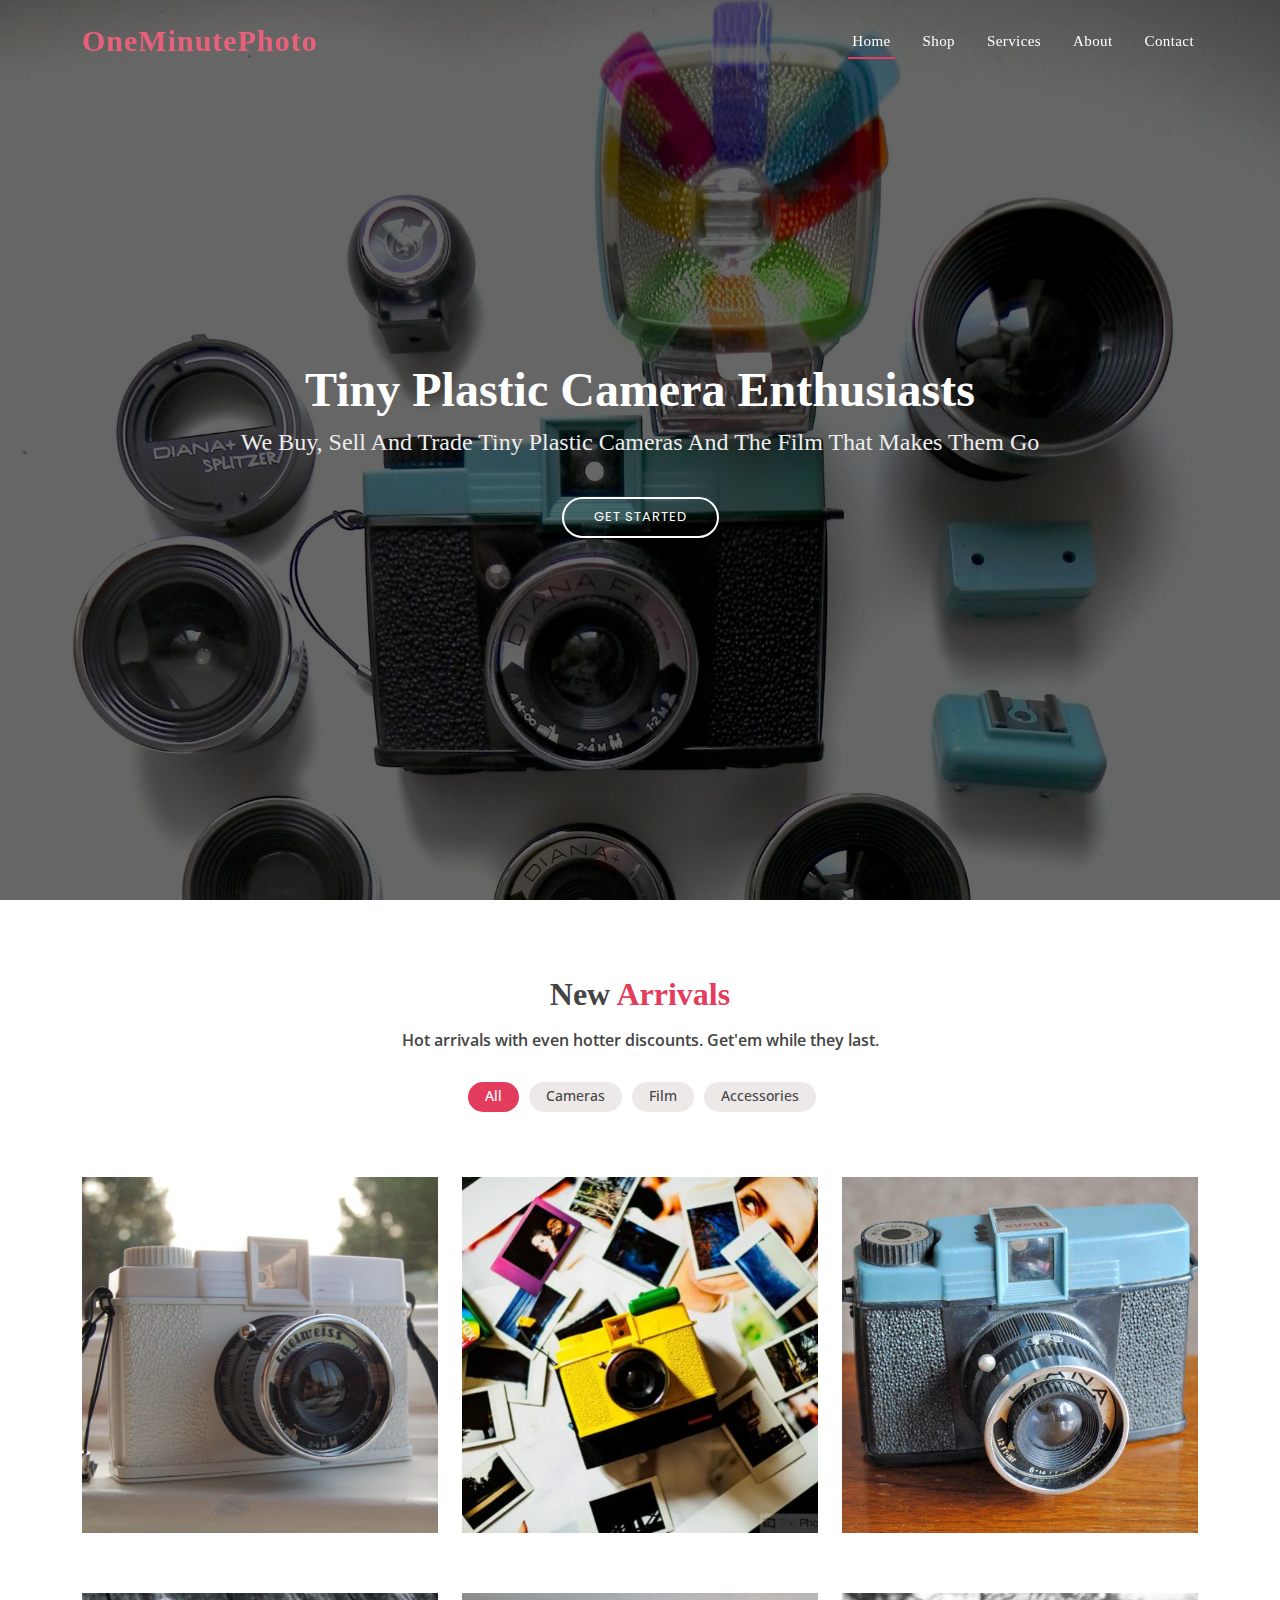
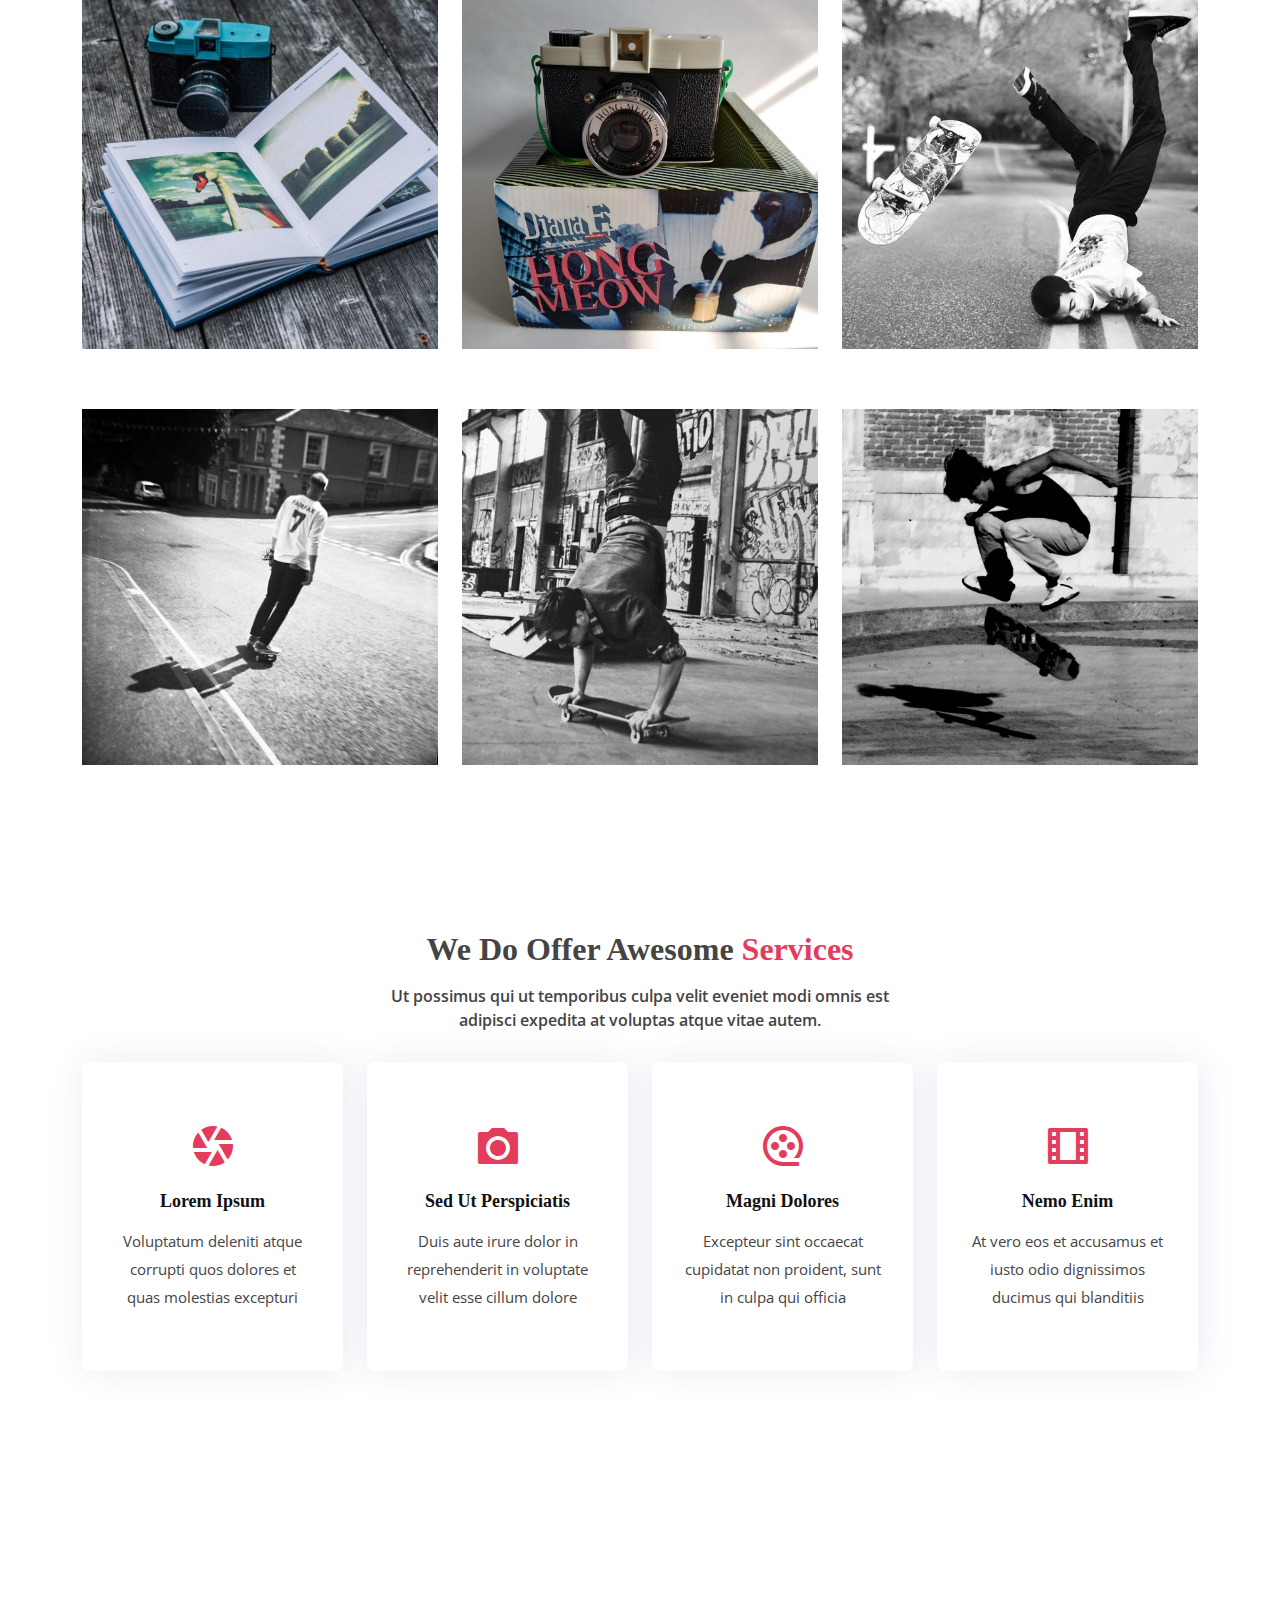
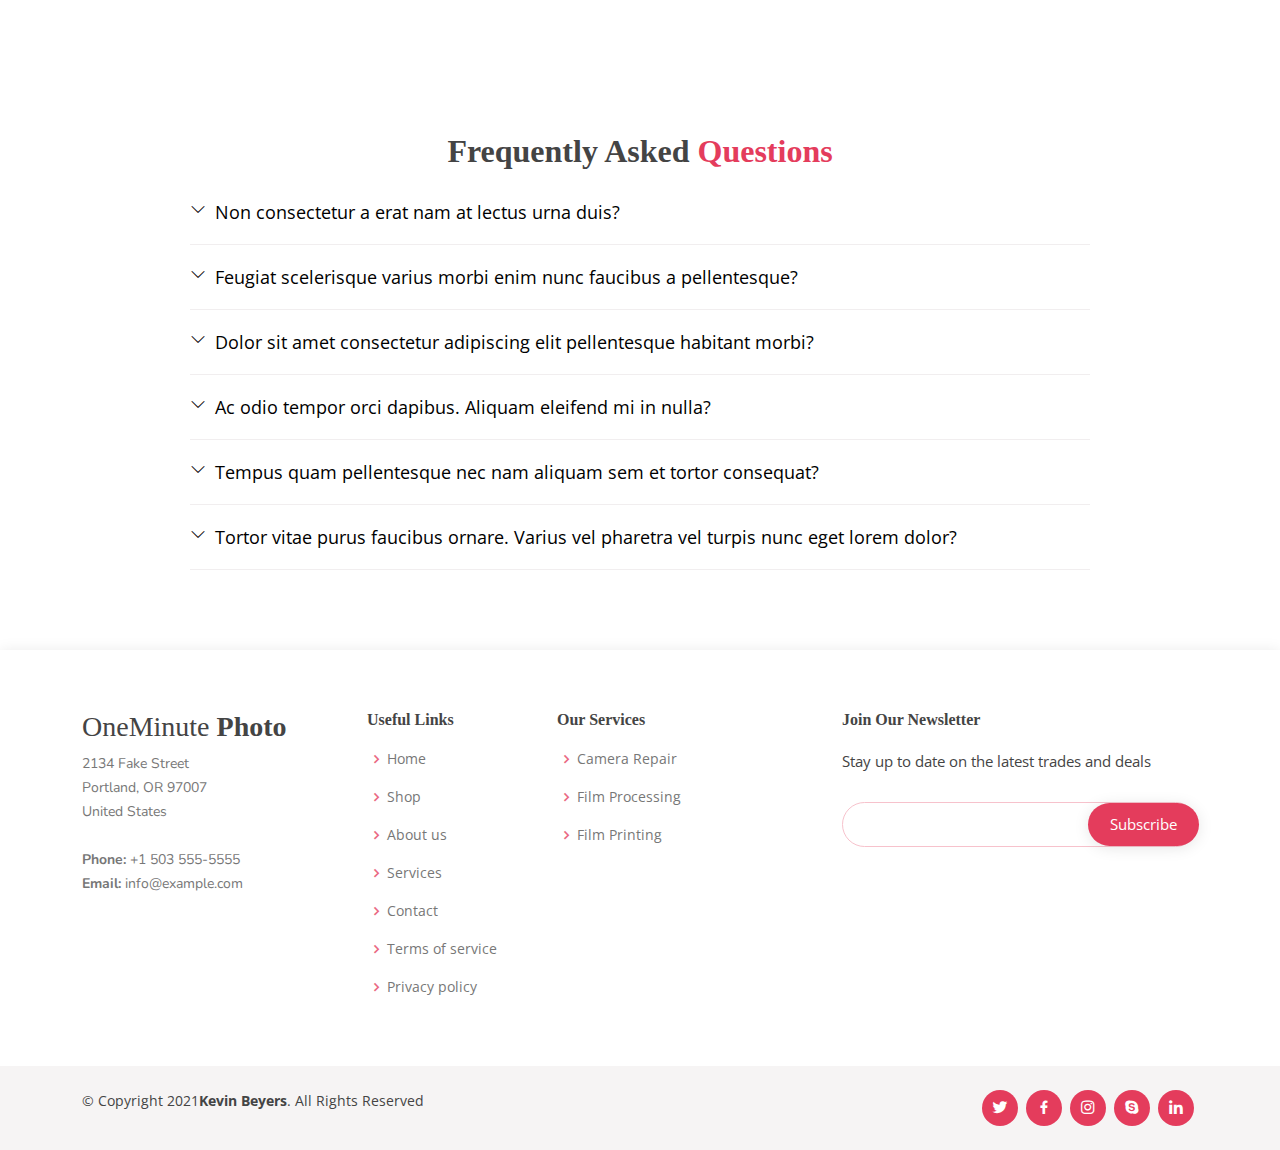
==== commit dd8556f0: "Iterated" ====
--- a/index.html
+++ b/index.html
@@ -186,17 +186,11 @@
 
   </div>
 </section><!-- End Portfolio Section -->
-
-
-
-
-    
     <!-- ======= Services Section ======= -->
     <section id="services" class="services">
       <div class="container">
 
         <div class="section-title">
-          <h2>Services</h2>
           <h3>We do offer awesome <span>Services</span></h3>
           <p>Ut possimus qui ut temporibus culpa velit eveniet modi omnis est adipisci expedita at voluptas atque vitae autem.</p>
         </div>
@@ -261,7 +255,6 @@
       <div class="container">
 
         <div class="section-title">
-          <h2>F.A.Q</h2>
           <h3>Frequently Asked <span>Questions</span></h3>
         </div>
 
@@ -353,8 +346,10 @@
             <h4>Useful Links</h4>
             <ul>
               <li><i class="bx bx-chevron-right"></i> <a href="#">Home</a></li>
-              <li><i class="bx bx-chevron-right"></i> <a href="#">About us</a></li>
+              <li><i class="bx bx-chevron-right"></i> <a href="#">Shop</a></li>
+              <li><i class="bx bx-chevron-right"></i> <a href="about.html">About us</a></li>
               <li><i class="bx bx-chevron-right"></i> <a href="#">Services</a></li>
+              <li><i class="bx bx-chevron-right"></i> <a href="contact.html">Contact</a></li>
               <li><i class="bx bx-chevron-right"></i> <a href="#">Terms of service</a></li>
               <li><i class="bx bx-chevron-right"></i> <a href="#">Privacy policy</a></li>
             </ul>
